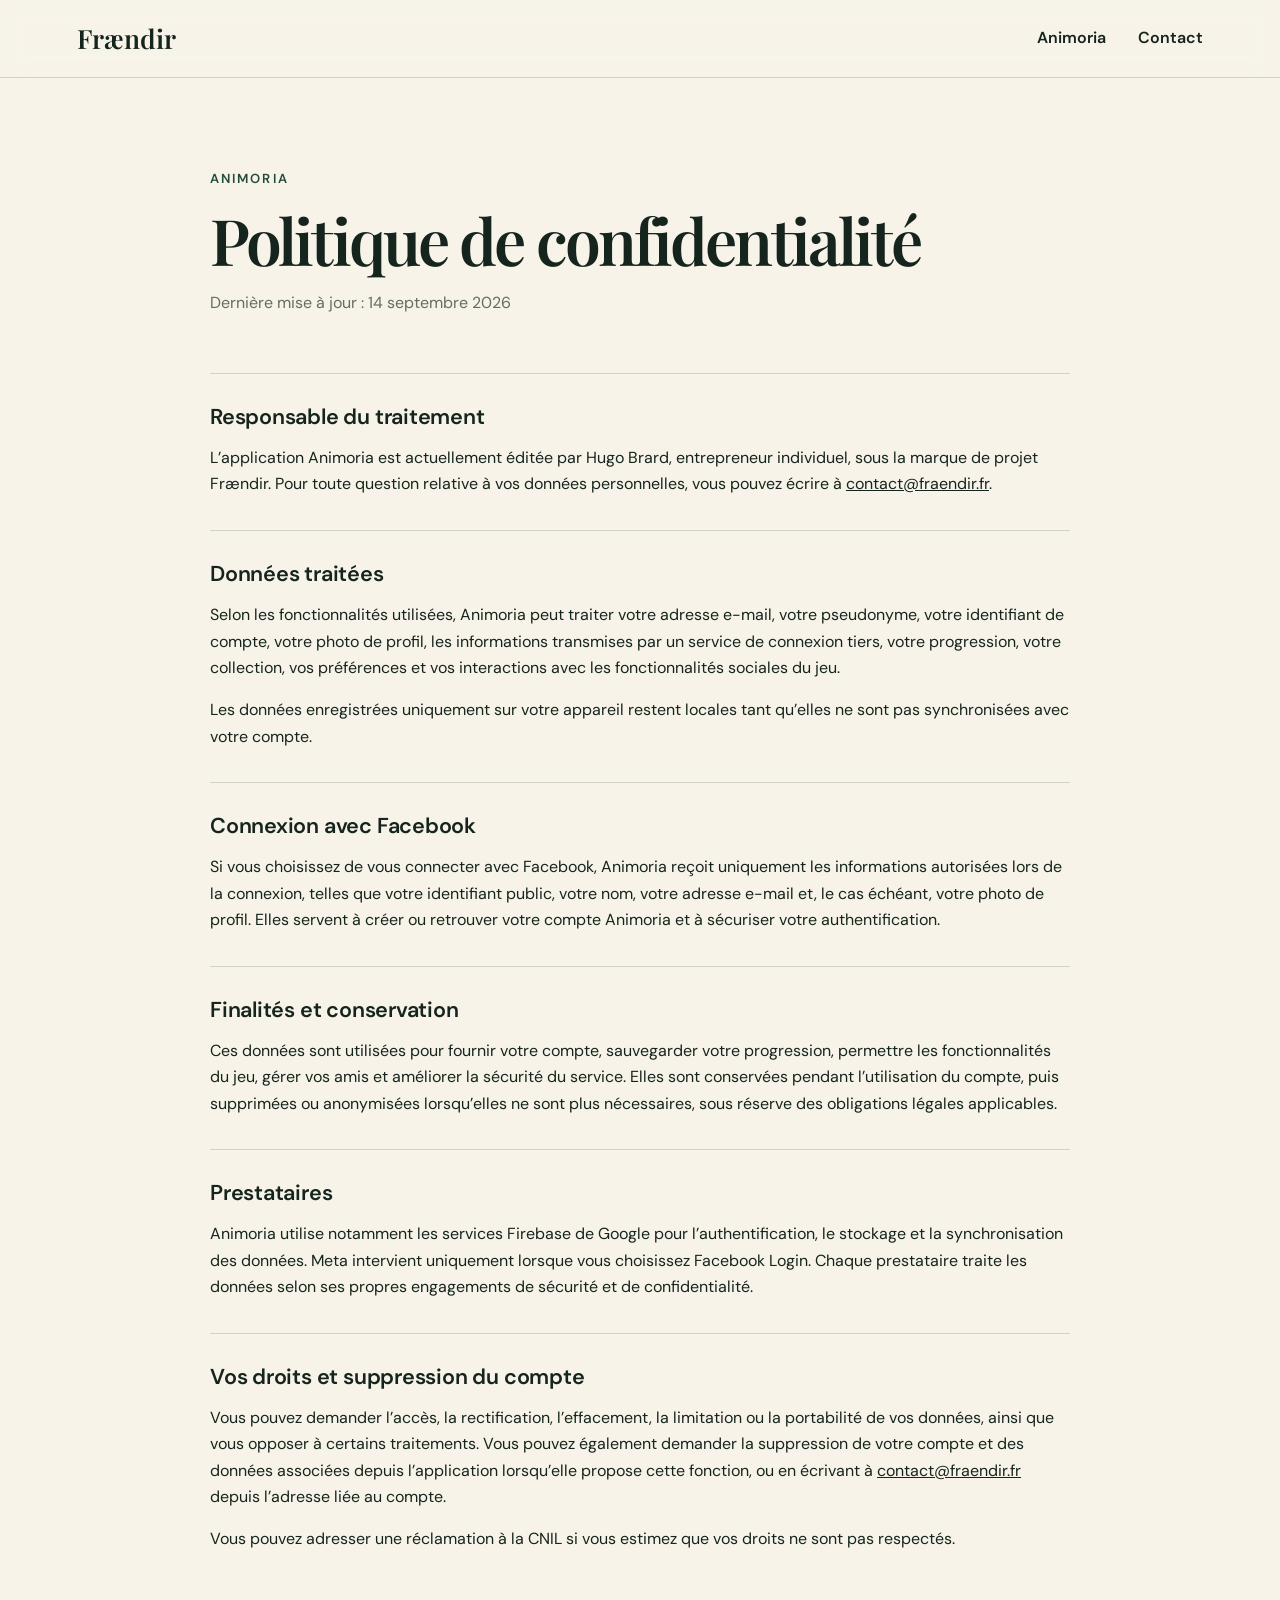
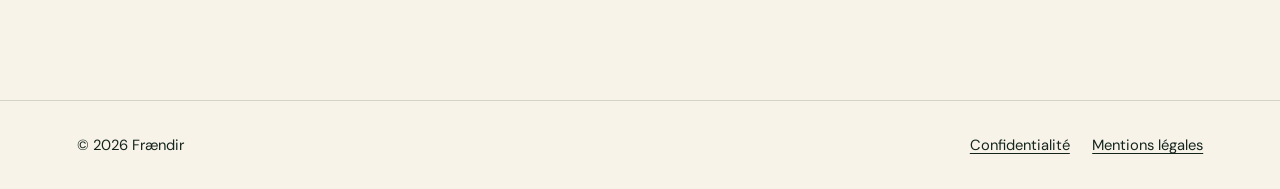
==== confidentialite.html @ 1f3ed35a "Add files via upload" ====
<!doctype html>
<html lang="fr">
<head>
  <meta charset="utf-8">
  <meta name="viewport" content="width=device-width, initial-scale=1">
  <title>Politique de confidentialité — Animoria</title>
  <meta name="description" content="Politique de confidentialité de l’application Animoria éditée par Frændir.">
  <link rel="stylesheet" href="styles.css">
  <link rel="icon" type="image/svg+xml" href="data:image/svg+xml,%3Csvg xmlns='http://www.w3.org/2000/svg' viewBox='0 0 64 64'%3E%3Crect width='64' height='64' rx='14' fill='%23172f24'/%3E%3Cpath d='M17 43c12-2 21-10 28-25 3 15-2 28-17 29-5 0-9-1-11-4Z' fill='%23c6a85b'/%3E%3Cpath d='M22 42c7-5 13-11 19-19' fill='none' stroke='%23f6f1e6' stroke-width='3' stroke-linecap='round'/%3E%3C/svg%3E">
</head>
<body>
  <header class="site-header">
    <a class="brand" href="index.html">Frændir</a>
    <nav><a href="index.html#animoria">Animoria</a><a href="index.html#contact">Contact</a></nav>
  </header>

  <main class="legal-page">
    <p class="eyebrow">Animoria</p>
    <h1>Politique de confidentialité</h1>
    <p class="updated">Dernière mise à jour : 14 septembre 2026</p>

    <section>
      <h2>Responsable du traitement</h2>
      <p>L’application Animoria est actuellement éditée par Hugo Brard, entrepreneur individuel, sous la marque de projet Frændir. Pour toute question relative à vos données personnelles, vous pouvez écrire à <a href="mailto:contact@fraendir.fr">contact@fraendir.fr</a>.</p>
    </section>

    <section>
      <h2>Données traitées</h2>
      <p>Selon les fonctionnalités utilisées, Animoria peut traiter votre adresse e-mail, votre pseudonyme, votre identifiant de compte, votre photo de profil, les informations transmises par un service de connexion tiers, votre progression, votre collection, vos préférences et vos interactions avec les fonctionnalités sociales du jeu.</p>
      <p>Les données enregistrées uniquement sur votre appareil restent locales tant qu’elles ne sont pas synchronisées avec votre compte.</p>
    </section>

    <section>
      <h2>Connexion avec Facebook</h2>
      <p>Si vous choisissez de vous connecter avec Facebook, Animoria reçoit uniquement les informations autorisées lors de la connexion, telles que votre identifiant public, votre nom, votre adresse e-mail et, le cas échéant, votre photo de profil. Elles servent à créer ou retrouver votre compte Animoria et à sécuriser votre authentification.</p>
    </section>

    <section>
      <h2>Finalités et conservation</h2>
      <p>Ces données sont utilisées pour fournir votre compte, sauvegarder votre progression, permettre les fonctionnalités du jeu, gérer vos amis et améliorer la sécurité du service. Elles sont conservées pendant l’utilisation du compte, puis supprimées ou anonymisées lorsqu’elles ne sont plus nécessaires, sous réserve des obligations légales applicables.</p>
    </section>

    <section>
      <h2>Prestataires</h2>
      <p>Animoria utilise notamment les services Firebase de Google pour l’authentification, le stockage et la synchronisation des données. Meta intervient uniquement lorsque vous choisissez Facebook Login. Chaque prestataire traite les données selon ses propres engagements de sécurité et de confidentialité.</p>
    </section>

    <section>
      <h2>Vos droits et suppression du compte</h2>
      <p>Vous pouvez demander l’accès, la rectification, l’effacement, la limitation ou la portabilité de vos données, ainsi que vous opposer à certains traitements. Vous pouvez également demander la suppression de votre compte et des données associées depuis l’application lorsqu’elle propose cette fonction, ou en écrivant à <a href="mailto:contact@fraendir.fr">contact@fraendir.fr</a> depuis l’adresse liée au compte.</p>
      <p>Vous pouvez adresser une réclamation à la CNIL si vous estimez que vos droits ne sont pas respectés.</p>
    </section>
  </main>

  <footer><span>© 2026 Frændir</span><div><a href="confidentialite.html">Confidentialité</a><a href="mentions-legales.html">Mentions légales</a></div></footer>
</body>
</html>
---- styles.css ----
@import url('https://fonts.googleapis.com/css2?family=DM+Sans:wght@400;500;600&family=Playfair+Display:ital,wght@0,600;1,600&display=swap');

:root {
  --ink: #15251d;
  --forest: #173226;
  --forest-2: #234b39;
  --cream: #f7f3e9;
  --paper: #fffdf7;
  --gold: #c3a35b;
  --water: #69a8ad;
  --line: rgba(21, 37, 29, .16);
}

* { box-sizing: border-box; }
html { scroll-behavior: smooth; }
body {
  margin: 0;
  color: var(--ink);
  background: var(--cream);
  font-family: "DM Sans", system-ui, sans-serif;
  font-size: 16px;
  line-height: 1.65;
}
a { color: inherit; }

.site-header {
  min-height: 78px;
  display: flex;
  align-items: center;
  justify-content: space-between;
  padding: 0 6vw;
  border-bottom: 1px solid var(--line);
  background: rgba(247, 243, 233, .92);
  backdrop-filter: blur(12px);
  position: sticky;
  top: 0;
  z-index: 10;
}
.brand {
  font-family: "Playfair Display", serif;
  font-size: 1.65rem;
  font-weight: 600;
  text-decoration: none;
}
nav { display: flex; gap: 2rem; }
nav a { text-decoration: none; font-weight: 600; }
nav a:hover, footer a:hover { color: var(--forest-2); }

.hero {
  min-height: calc(100vh - 78px);
  display: grid;
  grid-template-columns: minmax(0, 1.15fr) minmax(320px, .85fr);
  align-items: center;
  gap: 7vw;
  padding: 8vw 8vw 9vw;
  overflow: hidden;
}
.hero-copy { max-width: 760px; }
.eyebrow {
  margin: 0 0 1rem;
  color: var(--forest-2);
  font-size: .82rem;
  font-weight: 600;
  letter-spacing: .16em;
  text-transform: uppercase;
}
h1, h2 {
  font-family: "Playfair Display", Georgia, serif;
  line-height: 1.08;
  margin: 0;
  font-weight: 600;
}
h1 { font-size: clamp(3rem, 6.2vw, 6.8rem); letter-spacing: -.045em; }
h2 { font-size: clamp(2.25rem, 4vw, 4rem); letter-spacing: -.035em; }
.lead { max-width: 690px; font-size: clamp(1.05rem, 1.5vw, 1.3rem); margin: 2rem 0 2.5rem; }
.button {
  display: inline-block;
  padding: .9rem 1.35rem;
  color: white;
  background: var(--forest);
  border-radius: 999px;
  text-decoration: none;
  font-weight: 600;
}
.button:hover { background: var(--forest-2); }

.hero-mark {
  position: relative;
  width: min(38vw, 510px);
  aspect-ratio: 1;
  justify-self: center;
}
.orbit {
  position: absolute;
  inset: 9%;
  border: 1px solid rgba(23, 50, 38, .35);
  border-radius: 50%;
  transform: rotate(22deg);
}
.orbit-two { inset: 22%; transform: rotate(-38deg); border-color: rgba(105, 168, 173, .7); }
.card-shape {
  position: absolute;
  inset: 25% 30%;
  display: flex;
  flex-direction: column;
  align-items: center;
  justify-content: space-between;
  padding: 12% 8%;
  color: var(--cream);
  background: linear-gradient(155deg, var(--forest-2), #0f231a);
  border: 2px solid var(--gold);
  border-radius: 9%;
  box-shadow: 0 32px 65px rgba(21, 37, 29, .28);
  transform: rotate(6deg);
}
.card-shape strong { font-family: "Playfair Display", serif; font-size: clamp(3rem, 7vw, 6rem); color: var(--gold); }
.card-shape span { font-size: .72rem; letter-spacing: .15em; }
.dot { position: absolute; width: 18px; aspect-ratio: 1; border-radius: 50%; background: var(--gold); box-shadow: 0 0 0 9px rgba(195, 163, 91, .16); }
.dot-one { left: 7%; top: 47%; }
.dot-two { right: 13%; top: 16%; background: var(--water); box-shadow: 0 0 0 9px rgba(105, 168, 173, .16); }
.dot-three { right: 4%; bottom: 20%; background: var(--forest-2); box-shadow: 0 0 0 9px rgba(35, 75, 57, .12); }

.project {
  display: grid;
  grid-template-columns: .75fr 1.25fr;
  gap: 7vw;
  padding: 8vw;
  color: var(--cream);
  background: var(--forest);
}
.project .eyebrow { color: #c7ded4; }
.project-copy { max-width: 730px; font-size: 1.15rem; }
.project-copy p:first-child { margin-top: 0; }
.pill-row { display: flex; flex-wrap: wrap; gap: .7rem; margin-top: 2rem; }
.pill-row span { padding: .55rem .9rem; border: 1px solid rgba(255,255,255,.25); border-radius: 999px; font-size: .9rem; }

.contact { padding: 8vw; text-align: center; }
.contact h2 { max-width: 850px; margin: 0 auto 2rem; }
.mail { font-size: clamp(1.25rem, 2.4vw, 2rem); color: var(--forest-2); text-underline-offset: .2em; }

.legal-page { width: min(860px, 88vw); margin: 0 auto; padding: 7vw 0 9vw; }
.legal-page h1 { font-size: clamp(2.75rem, 5vw, 5rem); }
.legal-page .updated { color: rgba(21,37,29,.65); margin: 1rem 0 3.5rem; }
.legal-page section { padding: 2rem 0; border-top: 1px solid var(--line); }
.legal-page h2 { font-family: "DM Sans", sans-serif; font-size: 1.35rem; letter-spacing: -.01em; }
.legal-page section p { margin-bottom: 0; }

footer {
  display: flex;
  justify-content: space-between;
  gap: 2rem;
  padding: 2rem 6vw;
  border-top: 1px solid var(--line);
  font-size: .92rem;
}
footer div { display: flex; flex-wrap: wrap; gap: 1.4rem; }
footer a { text-underline-offset: .2em; }

@media (max-width: 780px) {
  .site-header { min-height: 68px; }
  nav { gap: 1rem; }
  .hero { grid-template-columns: 1fr; min-height: auto; padding: 5rem 7vw; }
  .hero-mark { width: min(82vw, 430px); }
  .project { grid-template-columns: 1fr; padding: 5rem 7vw; }
  .contact { padding: 5rem 7vw; }
  footer { flex-direction: column; }
}

@media (max-width: 480px) {
  .site-header { padding-inline: 5vw; }
  nav a:first-child { display: none; }
  h1 { font-size: 2.8rem; }
}
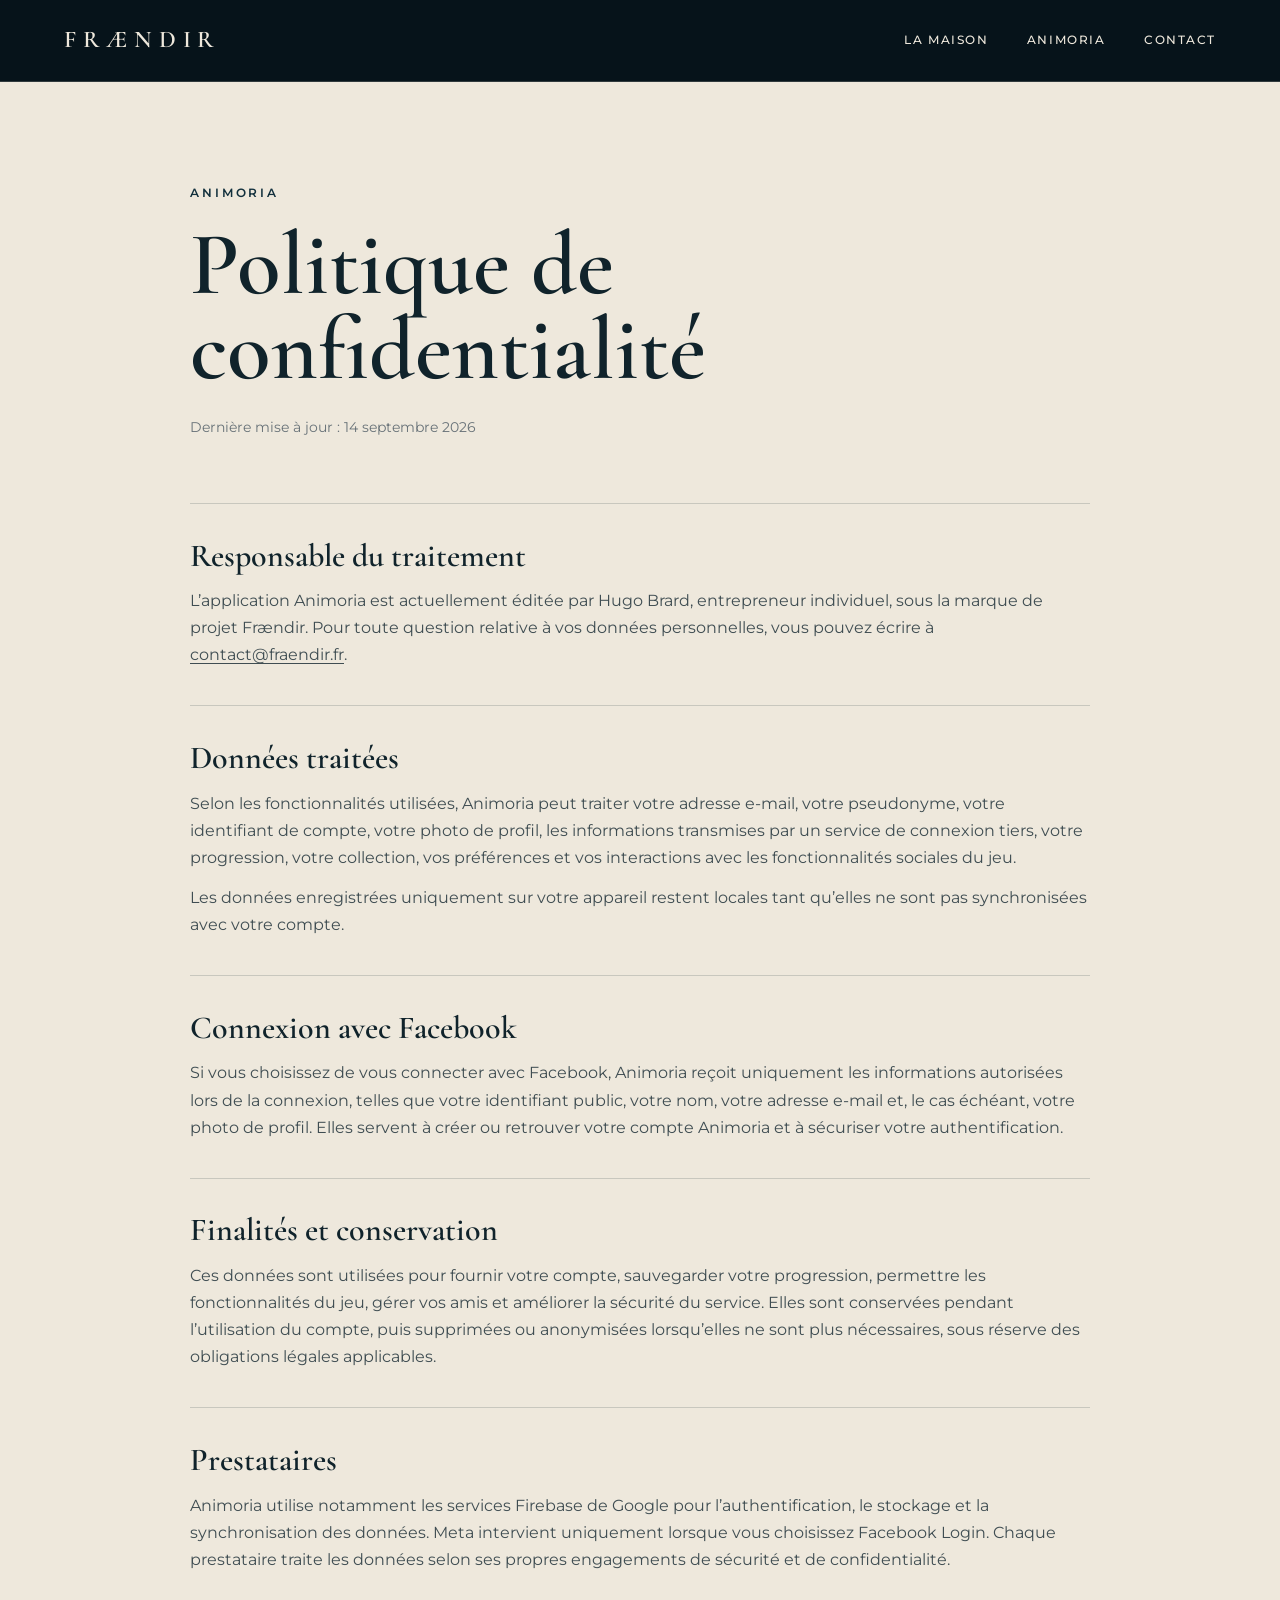
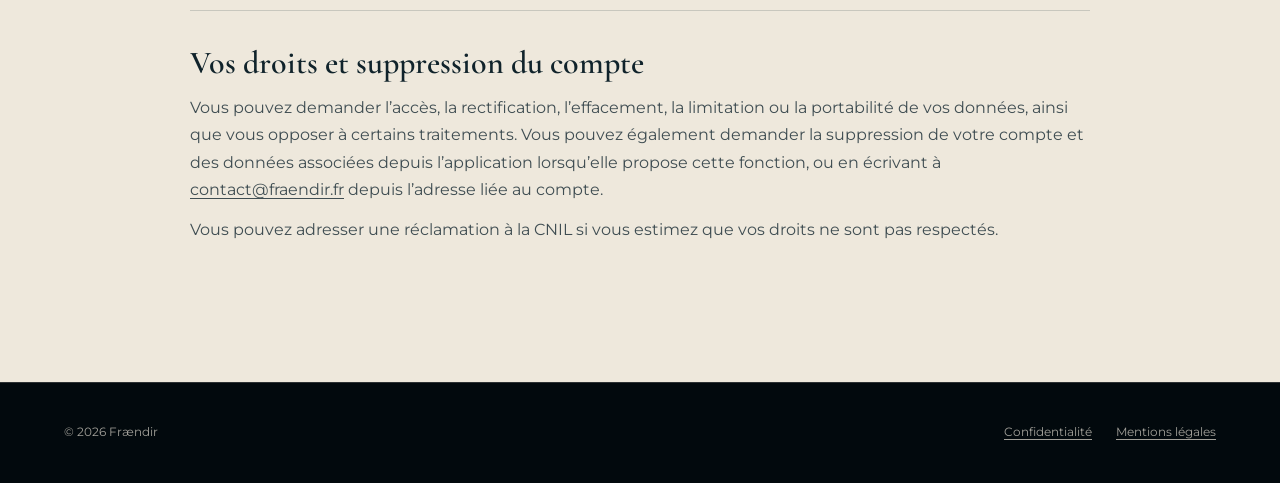
==== commit ee2ab9e5: "Add files via upload" ====
--- a/confidentialite.html
+++ b/confidentialite.html
@@ -5,13 +5,16 @@
   <meta name="viewport" content="width=device-width, initial-scale=1">
   <title>Politique de confidentialité — Animoria</title>
   <meta name="description" content="Politique de confidentialité de l’application Animoria éditée par Frændir.">
+  <link rel="preconnect" href="https://fonts.googleapis.com">
+  <link rel="preconnect" href="https://fonts.gstatic.com" crossorigin>
+  <link href="https://fonts.googleapis.com/css2?family=Cormorant+Garamond:ital,wght@0,500;0,600;1,500&family=Montserrat:wght@400;500;600&display=swap" rel="stylesheet">
   <link rel="stylesheet" href="styles.css">
-  <link rel="icon" type="image/svg+xml" href="data:image/svg+xml,%3Csvg xmlns='http://www.w3.org/2000/svg' viewBox='0 0 64 64'%3E%3Crect width='64' height='64' rx='14' fill='%23172f24'/%3E%3Cpath d='M17 43c12-2 21-10 28-25 3 15-2 28-17 29-5 0-9-1-11-4Z' fill='%23c6a85b'/%3E%3Cpath d='M22 42c7-5 13-11 19-19' fill='none' stroke='%23f6f1e6' stroke-width='3' stroke-linecap='round'/%3E%3C/svg%3E">
+  <link rel="icon" type="image/svg+xml" href="data:image/svg+xml,%3Csvg xmlns='http://www.w3.org/2000/svg' viewBox='0 0 64 64'%3E%3Crect width='64' height='64' rx='8' fill='%23081720'/%3E%3Cpath d='M16 47V18h13v5h-7v7h7v5h-7v12zm32 0V18H35v5h7v7h-7v5h7v12zM32 47V17m0 10-6-5m6 5 6-5m-6 13-6-5m6 5 6-5' fill='none' stroke='%23e9e2d4' stroke-width='3'/%3E%3C/svg%3E">
 </head>
-<body>
+<body class="legal-body">
   <header class="site-header">
-    <a class="brand" href="index.html">Frændir</a>
-    <nav><a href="index.html#animoria">Animoria</a><a href="index.html#contact">Contact</a></nav>
+    <a class="brand" href="index.html">FRÆNDIR</a>
+    <nav><a href="index.html#maison">La maison</a><a href="index.html#animoria">Animoria</a><a href="index.html#contact">Contact</a></nav>
   </header>
 
   <main class="legal-page">
--- a/styles.css
+++ b/styles.css
@@ -1,173 +1,151 @@
-@import url('https://fonts.googleapis.com/css2?family=DM+Sans:wght@400;500;600&family=Playfair+Display:ital,wght@0,600;1,600&display=swap');
-
 :root {
-  --ink: #15251d;
-  --forest: #173226;
-  --forest-2: #234b39;
-  --cream: #f7f3e9;
-  --paper: #fffdf7;
-  --gold: #c3a35b;
-  --water: #69a8ad;
-  --line: rgba(21, 37, 29, .16);
+  --night: #06131a;
+  --navy: #0a202b;
+  --navy-soft: #12303d;
+  --ivory: #eee8dc;
+  --paper: #f7f3eb;
+  --gold: #b99a5b;
+  --ink: #10232b;
+  --muted: #687278;
+  --line-dark: rgba(238, 232, 220, .18);
+  --line-light: rgba(16, 35, 43, .17);
 }
 
 * { box-sizing: border-box; }
 html { scroll-behavior: smooth; }
-body {
-  margin: 0;
-  color: var(--ink);
-  background: var(--cream);
-  font-family: "DM Sans", system-ui, sans-serif;
-  font-size: 16px;
-  line-height: 1.65;
+body { margin: 0; color: var(--ink); background: var(--paper); font-family: "Montserrat", Arial, sans-serif; font-size: 16px; line-height: 1.7; }
+body::selection { color: var(--night); background: var(--gold); }
+a { color: inherit; }
+img { display: block; max-width: 100%; }
+
+.site-header { height: 82px; display: flex; align-items: center; justify-content: space-between; padding: 0 clamp(1.5rem, 5vw, 5rem); color: var(--ivory); background: var(--night); border-bottom: 1px solid var(--line-dark); position: relative; z-index: 20; }
+.home-header { width: 100%; position: absolute; top: 0; left: 0; background: linear-gradient(to bottom, rgba(0, 0, 0, .68), transparent); border: 0; }
+.brand, .footer-brand { font-family: "Cormorant Garamond", Georgia, serif; font-size: 1.5rem; font-weight: 600; letter-spacing: .28em; text-decoration: none; }
+nav { display: flex; align-items: center; gap: clamp(1rem, 3vw, 2.8rem); }
+nav a { font-size: .76rem; font-weight: 500; letter-spacing: .13em; text-decoration: none; text-transform: uppercase; transition: color .25s ease; }
+nav a:hover, footer a:hover { color: var(--gold); }
+
+.hero { min-height: 100svh; display: grid; place-items: center; position: relative; isolation: isolate; overflow: hidden; color: var(--ivory); background: var(--night) url("fraendir-hero.png") center / cover no-repeat; }
+.hero-shade { position: absolute; inset: 0; z-index: -1; background: radial-gradient(circle at 50% 47%, rgba(7, 39, 54, .18), rgba(0, 0, 0, .42) 60%, rgba(0, 0, 0, .82)), linear-gradient(to bottom, rgba(0, 0, 0, .15), rgba(0, 0, 0, .42)); }
+.hero-content { width: min(1050px, 88vw); padding-top: 8vh; text-align: center; }
+.hero h1 { margin: 0; font-family: "Cormorant Garamond", Georgia, serif; font-size: clamp(4.8rem, 13vw, 10.5rem); font-weight: 500; line-height: .86; letter-spacing: .16em; text-indent: .16em; text-shadow: 0 8px 40px rgba(0, 0, 0, .55); }
+.eyebrow { margin: 0 0 1.1rem; color: var(--navy-soft); font-size: .72rem; font-weight: 600; letter-spacing: .25em; text-transform: uppercase; }
+.eyebrow.light { color: rgba(238, 232, 220, .72); }
+.hero-tagline { display: flex; align-items: center; justify-content: center; gap: 1.5rem; margin: 2rem auto 3.5rem; }
+.hero-tagline p { margin: 0; font-size: .78rem; letter-spacing: .55em; text-indent: .55em; text-transform: uppercase; }
+.hero-tagline span { width: clamp(35px, 7vw, 95px); height: 1px; background: rgba(238, 232, 220, .55); }
+.hero-link { display: inline-block; padding: .9rem 0 .55rem; border-bottom: 1px solid rgba(238, 232, 220, .7); font-size: .72rem; font-weight: 600; letter-spacing: .2em; text-decoration: none; text-transform: uppercase; }
+.scroll-cue { position: absolute; bottom: 2rem; width: 28px; height: 46px; border: 1px solid rgba(238,232,220,.35); border-radius: 20px; }
+.scroll-cue span { position: absolute; top: 9px; left: 50%; width: 3px; height: 8px; border-radius: 3px; background: var(--ivory); transform: translateX(-50%); animation: scroll 1.8s infinite; }
+@keyframes scroll { 0% { opacity: 0; transform: translate(-50%, 0); } 40% { opacity: 1; } 100% { opacity: 0; transform: translate(-50%, 15px); } }
+
+h2, h3 { font-family: "Cormorant Garamond", Georgia, serif; font-weight: 600; }
+h2 { margin: 0; font-size: clamp(3.2rem, 7vw, 7rem); line-height: .95; letter-spacing: -.035em; }
+.manifesto { display: grid; grid-template-columns: .25fr 1.15fr .85fr; gap: clamp(2rem, 6vw, 7rem); padding: clamp(5rem, 10vw, 10rem) clamp(1.5rem, 8vw, 9rem); background: radial-gradient(circle at 12% 20%, rgba(185, 154, 91, .1), transparent 28%), var(--ivory); }
+.section-number { color: var(--gold); font-family: "Cormorant Garamond", serif; font-size: 1.15rem; }
+.manifesto-copy { max-width: 700px; }
+.manifesto-copy .intro { margin: 2.5rem 0 1.25rem; font-family: "Cormorant Garamond", serif; font-size: clamp(1.45rem, 2.4vw, 2rem); line-height: 1.35; }
+.manifesto-copy > p:last-child { max-width: 630px; color: var(--muted); }
+blockquote { align-self: end; margin: 0 0 .75rem; padding: 2.2rem 0 0 2rem; border-top: 1px solid var(--gold); color: var(--navy-soft); font-family: "Cormorant Garamond", serif; font-size: clamp(1.3rem, 2vw, 1.75rem); font-style: italic; line-height: 1.45; }
+
+.foundations { display: grid; grid-template-columns: repeat(4, 1fr); color: var(--ivory); background: var(--night); border-top: 1px solid var(--line-dark); }
+.foundations article { min-height: 310px; padding: 3.5rem 2.5rem; border-right: 1px solid var(--line-dark); }
+.foundations article:last-child { border-right: 0; }
+.foundations span { color: var(--gold); font-size: .68rem; font-weight: 600; letter-spacing: .21em; text-transform: uppercase; }
+.foundations h3 { margin: 1.3rem 0 3.5rem; font-size: clamp(2rem, 3vw, 2.8rem); line-height: 1; }
+.foundations p { margin: 0; color: rgba(238, 232, 220, .58); font-size: .92rem; }
+
+.animoria { padding: clamp(5rem, 9vw, 9rem) clamp(1.5rem, 6vw, 7rem); overflow: hidden; background: var(--paper); }
+.animoria-heading { display: grid; grid-template-columns: 1fr 1fr; gap: 7vw; align-items: end; margin: 0 auto 6rem; max-width: 1350px; }
+.animoria-heading > p { max-width: 620px; margin: 0 0 .5rem; color: var(--muted); font-size: 1.06rem; }
+.card-gallery { min-height: 670px; display: flex; align-items: center; justify-content: center; padding: 2rem 1rem 4rem; }
+.game-card { width: min(22vw, 300px); margin: 0 -1.5vw; position: relative; filter: drop-shadow(0 25px 28px rgba(6, 19, 26, .26)); transition: transform .35s ease, filter .35s ease; }
+.game-card img { width: 100%; border-radius: 12px; }
+.game-card figcaption { position: absolute; left: .3rem; right: .3rem; bottom: -3.4rem; display: flex; justify-content: space-between; gap: 1rem; font-family: "Cormorant Garamond", serif; font-size: 1.15rem; font-weight: 600; opacity: 0; transition: opacity .3s ease; }
+.game-card figcaption span { color: var(--muted); font-family: "Montserrat", sans-serif; font-size: .65rem; font-weight: 500; letter-spacing: .1em; text-transform: uppercase; }
+.game-card:hover { z-index: 5; transform: translateY(-25px) rotate(0); filter: drop-shadow(0 35px 36px rgba(6, 19, 26, .34)); }
+.game-card:hover figcaption { opacity: 1; }
+.card-dodo { transform: rotate(-8deg) translateY(32px); }
+.card-canard { transform: rotate(-3deg) translateY(-16px); z-index: 2; }
+.card-tigre { transform: rotate(3deg) translateY(-16px); z-index: 2; }
+.card-orque { transform: rotate(8deg) translateY(32px); }
+.project-details { max-width: 1100px; display: grid; grid-template-columns: repeat(3, 1fr); margin: 3rem auto 0; border-top: 1px solid var(--line-light); border-bottom: 1px solid var(--line-light); }
+.project-details div { display: flex; align-items: center; gap: 1.2rem; padding: 2rem; border-right: 1px solid var(--line-light); }
+.project-details div:last-child { border-right: 0; }
+.project-details strong { color: var(--navy); font-family: "Cormorant Garamond", serif; font-size: 3.2rem; line-height: 1; }
+.project-details span { color: var(--muted); font-size: .76rem; letter-spacing: .09em; text-transform: uppercase; }
+
+.contact { padding: clamp(6rem, 11vw, 11rem) 1.5rem; color: var(--ivory); text-align: center; background: radial-gradient(circle at 50% 35%, #153442 0, var(--night) 55%); }
+.contact h2 { max-width: 950px; margin: 0 auto; }
+.contact > p:not(.eyebrow) { margin: 2.2rem 0 1.3rem; color: rgba(238, 232, 220, .58); }
+.mail { color: var(--gold); font-family: "Cormorant Garamond", serif; font-size: clamp(1.5rem, 3vw, 2.4rem); text-underline-offset: .28em; }
+
+footer { display: grid; grid-template-columns: 1fr auto 1fr auto; align-items: center; gap: 2rem; padding: 2.5rem clamp(1.5rem, 5vw, 5rem); color: rgba(238, 232, 220, .68); background: #02090d; border-top: 1px solid var(--line-dark); font-size: .72rem; }
+footer p { margin: 0; letter-spacing: .2em; text-transform: uppercase; }
+footer div { display: flex; gap: 1.5rem; }
+footer div a { text-underline-offset: .25em; }
+.footer-brand { color: var(--ivory); font-size: 1.2rem; }
+
+.legal-body { background: var(--ivory); }
+.legal-page { width: min(900px, 88vw); margin: 0 auto; padding: clamp(5rem, 8vw, 8rem) 0; }
+.legal-page h1 { margin: 0; font-family: "Cormorant Garamond", serif; font-size: clamp(3.3rem, 7vw, 6.5rem); font-weight: 600; line-height: .95; }
+.legal-page .updated { margin: 1.5rem 0 4rem; color: var(--muted); font-size: .85rem; }
+.legal-page section { padding: 2.3rem 0; border-top: 1px solid var(--line-light); }
+.legal-page h2 { margin: 0 0 1rem; font-size: 2rem; letter-spacing: 0; }
+.legal-page section p { margin: .8rem 0 0; color: #3f4d52; }
+.legal-page a { text-underline-offset: .2em; }
+.legal-body footer { grid-template-columns: 1fr auto; }
+.legal-body footer > p, .legal-body footer .footer-brand { display: none; }
+
+@media (max-width: 1050px) {
+  .manifesto { grid-template-columns: .15fr 1fr; }
+  .manifesto blockquote { grid-column: 2; max-width: 600px; }
+  .foundations { grid-template-columns: repeat(2, 1fr); }
+  .foundations article:nth-child(2) { border-right: 0; }
+  .foundations article:nth-child(-n+2) { border-bottom: 1px solid var(--line-dark); }
+  .card-gallery { min-height: 570px; }
+  .game-card { width: min(25vw, 260px); }
+  footer { grid-template-columns: 1fr 1fr; }
+  footer div, footer > span { justify-self: end; }
 }
-a { color: inherit; }
 
-.site-header {
-  min-height: 78px;
-  display: flex;
-  align-items: center;
-  justify-content: space-between;
-  padding: 0 6vw;
-  border-bottom: 1px solid var(--line);
-  background: rgba(247, 243, 233, .92);
-  backdrop-filter: blur(12px);
-  position: sticky;
-  top: 0;
-  z-index: 10;
-}
-.brand {
-  font-family: "Playfair Display", serif;
-  font-size: 1.65rem;
-  font-weight: 600;
-  text-decoration: none;
-}
-nav { display: flex; gap: 2rem; }
-nav a { text-decoration: none; font-weight: 600; }
-nav a:hover, footer a:hover { color: var(--forest-2); }
-
-.hero {
-  min-height: calc(100vh - 78px);
-  display: grid;
-  grid-template-columns: minmax(0, 1.15fr) minmax(320px, .85fr);
-  align-items: center;
-  gap: 7vw;
-  padding: 8vw 8vw 9vw;
-  overflow: hidden;
-}
-.hero-copy { max-width: 760px; }
-.eyebrow {
-  margin: 0 0 1rem;
-  color: var(--forest-2);
-  font-size: .82rem;
-  font-weight: 600;
-  letter-spacing: .16em;
-  text-transform: uppercase;
-}
-h1, h2 {
-  font-family: "Playfair Display", Georgia, serif;
-  line-height: 1.08;
-  margin: 0;
-  font-weight: 600;
-}
-h1 { font-size: clamp(3rem, 6.2vw, 6.8rem); letter-spacing: -.045em; }
-h2 { font-size: clamp(2.25rem, 4vw, 4rem); letter-spacing: -.035em; }
-.lead { max-width: 690px; font-size: clamp(1.05rem, 1.5vw, 1.3rem); margin: 2rem 0 2.5rem; }
-.button {
-  display: inline-block;
-  padding: .9rem 1.35rem;
-  color: white;
-  background: var(--forest);
-  border-radius: 999px;
-  text-decoration: none;
-  font-weight: 600;
-}
-.button:hover { background: var(--forest-2); }
-
-.hero-mark {
-  position: relative;
-  width: min(38vw, 510px);
-  aspect-ratio: 1;
-  justify-self: center;
-}
-.orbit {
-  position: absolute;
-  inset: 9%;
-  border: 1px solid rgba(23, 50, 38, .35);
-  border-radius: 50%;
-  transform: rotate(22deg);
-}
-.orbit-two { inset: 22%; transform: rotate(-38deg); border-color: rgba(105, 168, 173, .7); }
-.card-shape {
-  position: absolute;
-  inset: 25% 30%;
-  display: flex;
-  flex-direction: column;
-  align-items: center;
-  justify-content: space-between;
-  padding: 12% 8%;
-  color: var(--cream);
-  background: linear-gradient(155deg, var(--forest-2), #0f231a);
-  border: 2px solid var(--gold);
-  border-radius: 9%;
-  box-shadow: 0 32px 65px rgba(21, 37, 29, .28);
-  transform: rotate(6deg);
-}
-.card-shape strong { font-family: "Playfair Display", serif; font-size: clamp(3rem, 7vw, 6rem); color: var(--gold); }
-.card-shape span { font-size: .72rem; letter-spacing: .15em; }
-.dot { position: absolute; width: 18px; aspect-ratio: 1; border-radius: 50%; background: var(--gold); box-shadow: 0 0 0 9px rgba(195, 163, 91, .16); }
-.dot-one { left: 7%; top: 47%; }
-.dot-two { right: 13%; top: 16%; background: var(--water); box-shadow: 0 0 0 9px rgba(105, 168, 173, .16); }
-.dot-three { right: 4%; bottom: 20%; background: var(--forest-2); box-shadow: 0 0 0 9px rgba(35, 75, 57, .12); }
-
-.project {
-  display: grid;
-  grid-template-columns: .75fr 1.25fr;
-  gap: 7vw;
-  padding: 8vw;
-  color: var(--cream);
-  background: var(--forest);
-}
-.project .eyebrow { color: #c7ded4; }
-.project-copy { max-width: 730px; font-size: 1.15rem; }
-.project-copy p:first-child { margin-top: 0; }
-.pill-row { display: flex; flex-wrap: wrap; gap: .7rem; margin-top: 2rem; }
-.pill-row span { padding: .55rem .9rem; border: 1px solid rgba(255,255,255,.25); border-radius: 999px; font-size: .9rem; }
-
-.contact { padding: 8vw; text-align: center; }
-.contact h2 { max-width: 850px; margin: 0 auto 2rem; }
-.mail { font-size: clamp(1.25rem, 2.4vw, 2rem); color: var(--forest-2); text-underline-offset: .2em; }
-
-.legal-page { width: min(860px, 88vw); margin: 0 auto; padding: 7vw 0 9vw; }
-.legal-page h1 { font-size: clamp(2.75rem, 5vw, 5rem); }
-.legal-page .updated { color: rgba(21,37,29,.65); margin: 1rem 0 3.5rem; }
-.legal-page section { padding: 2rem 0; border-top: 1px solid var(--line); }
-.legal-page h2 { font-family: "DM Sans", sans-serif; font-size: 1.35rem; letter-spacing: -.01em; }
-.legal-page section p { margin-bottom: 0; }
-
-footer {
-  display: flex;
-  justify-content: space-between;
-  gap: 2rem;
-  padding: 2rem 6vw;
-  border-top: 1px solid var(--line);
-  font-size: .92rem;
-}
-footer div { display: flex; flex-wrap: wrap; gap: 1.4rem; }
-footer a { text-underline-offset: .2em; }
-
-@media (max-width: 780px) {
-  .site-header { min-height: 68px; }
-  nav { gap: 1rem; }
-  .hero { grid-template-columns: 1fr; min-height: auto; padding: 5rem 7vw; }
-  .hero-mark { width: min(82vw, 430px); }
-  .project { grid-template-columns: 1fr; padding: 5rem 7vw; }
-  .contact { padding: 5rem 7vw; }
-  footer { flex-direction: column; }
+@media (max-width: 760px) {
+  .site-header { height: 70px; }
+  .brand { font-size: 1.2rem; }
+  nav { gap: 1.1rem; }
+  nav a { font-size: .65rem; letter-spacing: .08em; }
+  .hero-content { padding-top: 0; }
+  .hero h1 { font-size: clamp(3.7rem, 18vw, 7rem); letter-spacing: .09em; text-indent: .09em; }
+  .hero-tagline { gap: .75rem; }
+  .hero-tagline p { font-size: .62rem; letter-spacing: .3em; text-indent: .3em; }
+  .manifesto { grid-template-columns: 1fr; }
+  .manifesto .section-number { display: none; }
+  .manifesto blockquote { grid-column: 1; padding-left: 1.25rem; }
+  .foundations { grid-template-columns: 1fr; }
+  .foundations article { min-height: auto; border-right: 0; border-bottom: 1px solid var(--line-dark); }
+  .foundations article:last-child { border-bottom: 0; }
+  .foundations h3 { margin-bottom: 1.5rem; }
+  .animoria-heading { grid-template-columns: 1fr; margin-bottom: 3rem; }
+  .card-gallery { min-height: 0; justify-content: flex-start; overflow-x: auto; scroll-snap-type: x mandatory; padding: 2rem 12vw 5rem; margin-inline: -1.5rem; }
+  .game-card, .card-dodo, .card-canard, .card-tigre, .card-orque { flex: 0 0 min(72vw, 310px); width: auto; margin: 0 -1rem 0 0; transform: rotate(0); scroll-snap-align: center; }
+  .game-card figcaption { bottom: -3.3rem; opacity: 1; }
+  .project-details { grid-template-columns: 1fr; }
+  .project-details div { border-right: 0; border-bottom: 1px solid var(--line-light); }
+  .project-details div:last-child { border-bottom: 0; }
+  footer { grid-template-columns: 1fr; text-align: center; }
+  footer div, footer > span { justify-self: center; }
+  .legal-body footer { grid-template-columns: 1fr; }
 }
 
 @media (max-width: 480px) {
-  .site-header { padding-inline: 5vw; }
   nav a:first-child { display: none; }
-  h1 { font-size: 2.8rem; }
+  .hero-link { font-size: .65rem; }
+  .hero-tagline span { width: 24px; }
+  .manifesto, .animoria { padding-inline: 1.25rem; }
 }
+
+@media (prefers-reduced-motion: reduce) {
+  html { scroll-behavior: auto; }
+  .scroll-cue span { animation: none; }
+  .game-card { transition: none; }
+}
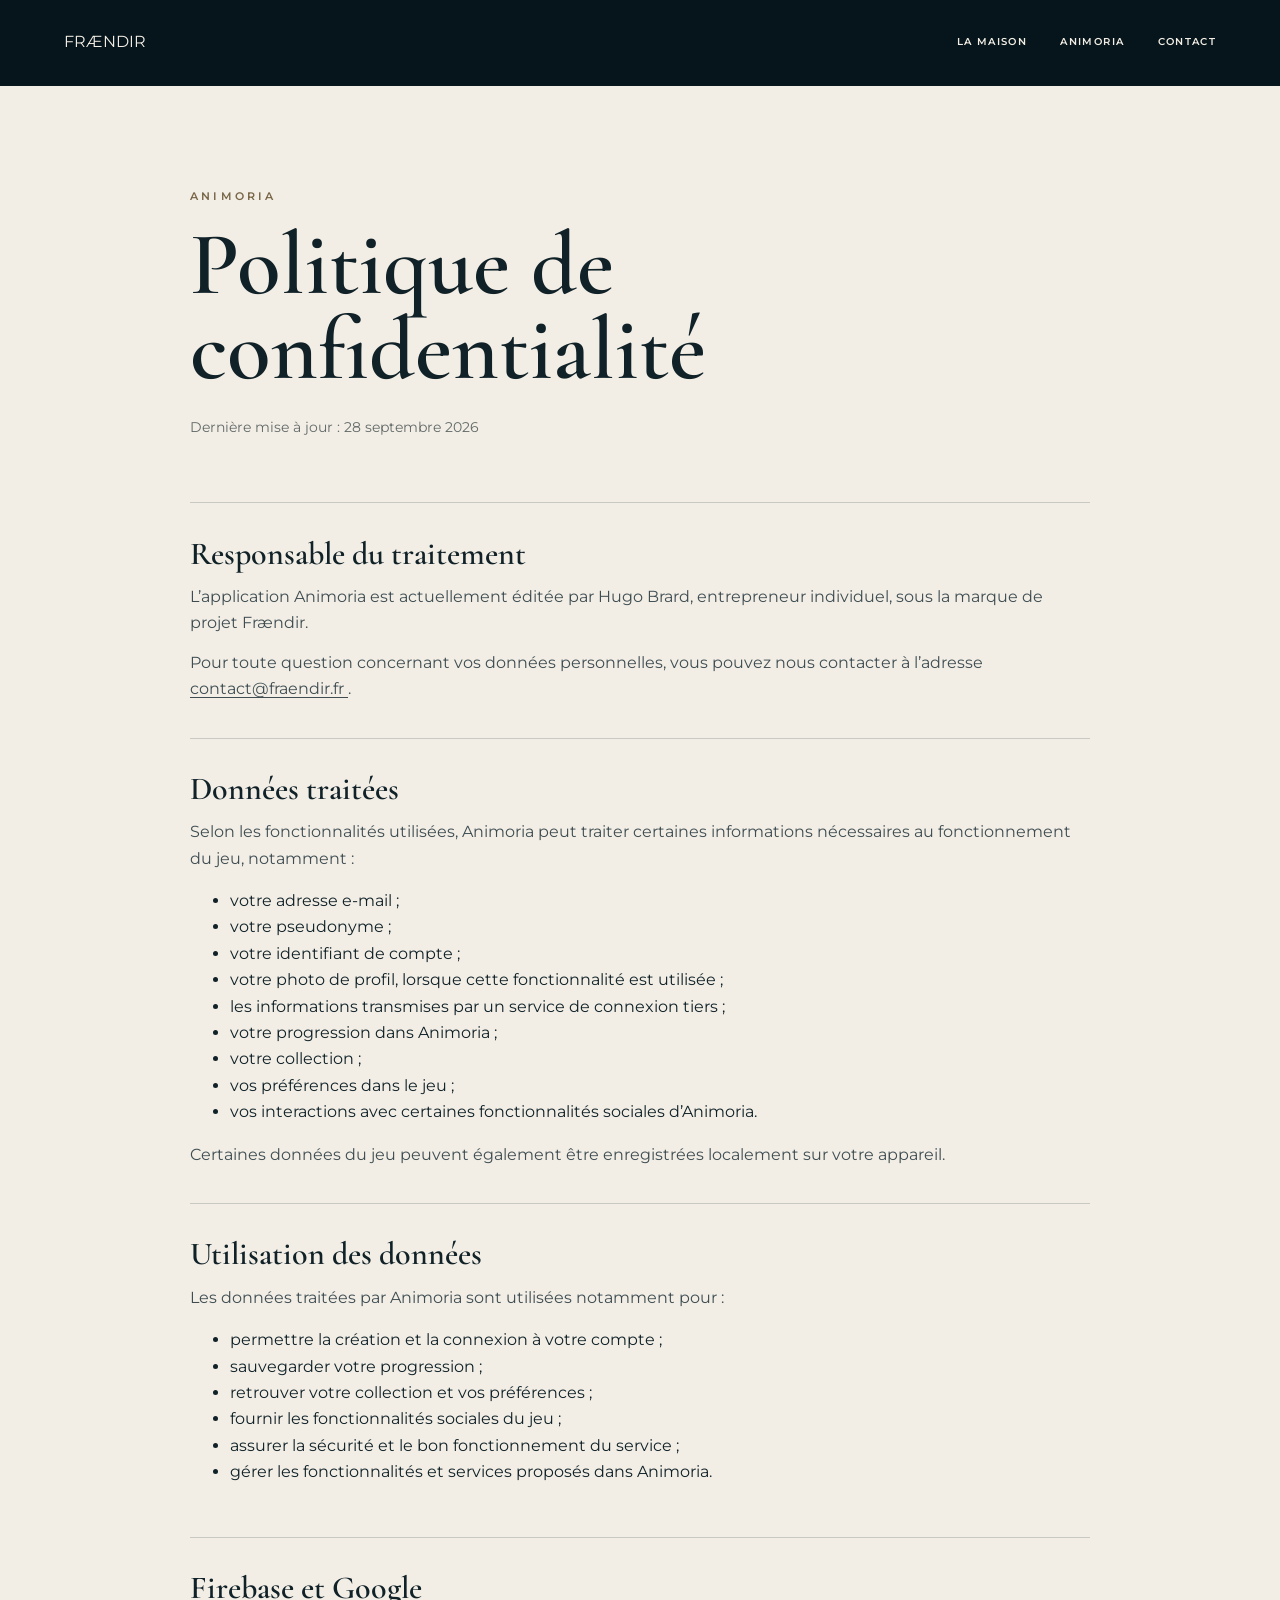
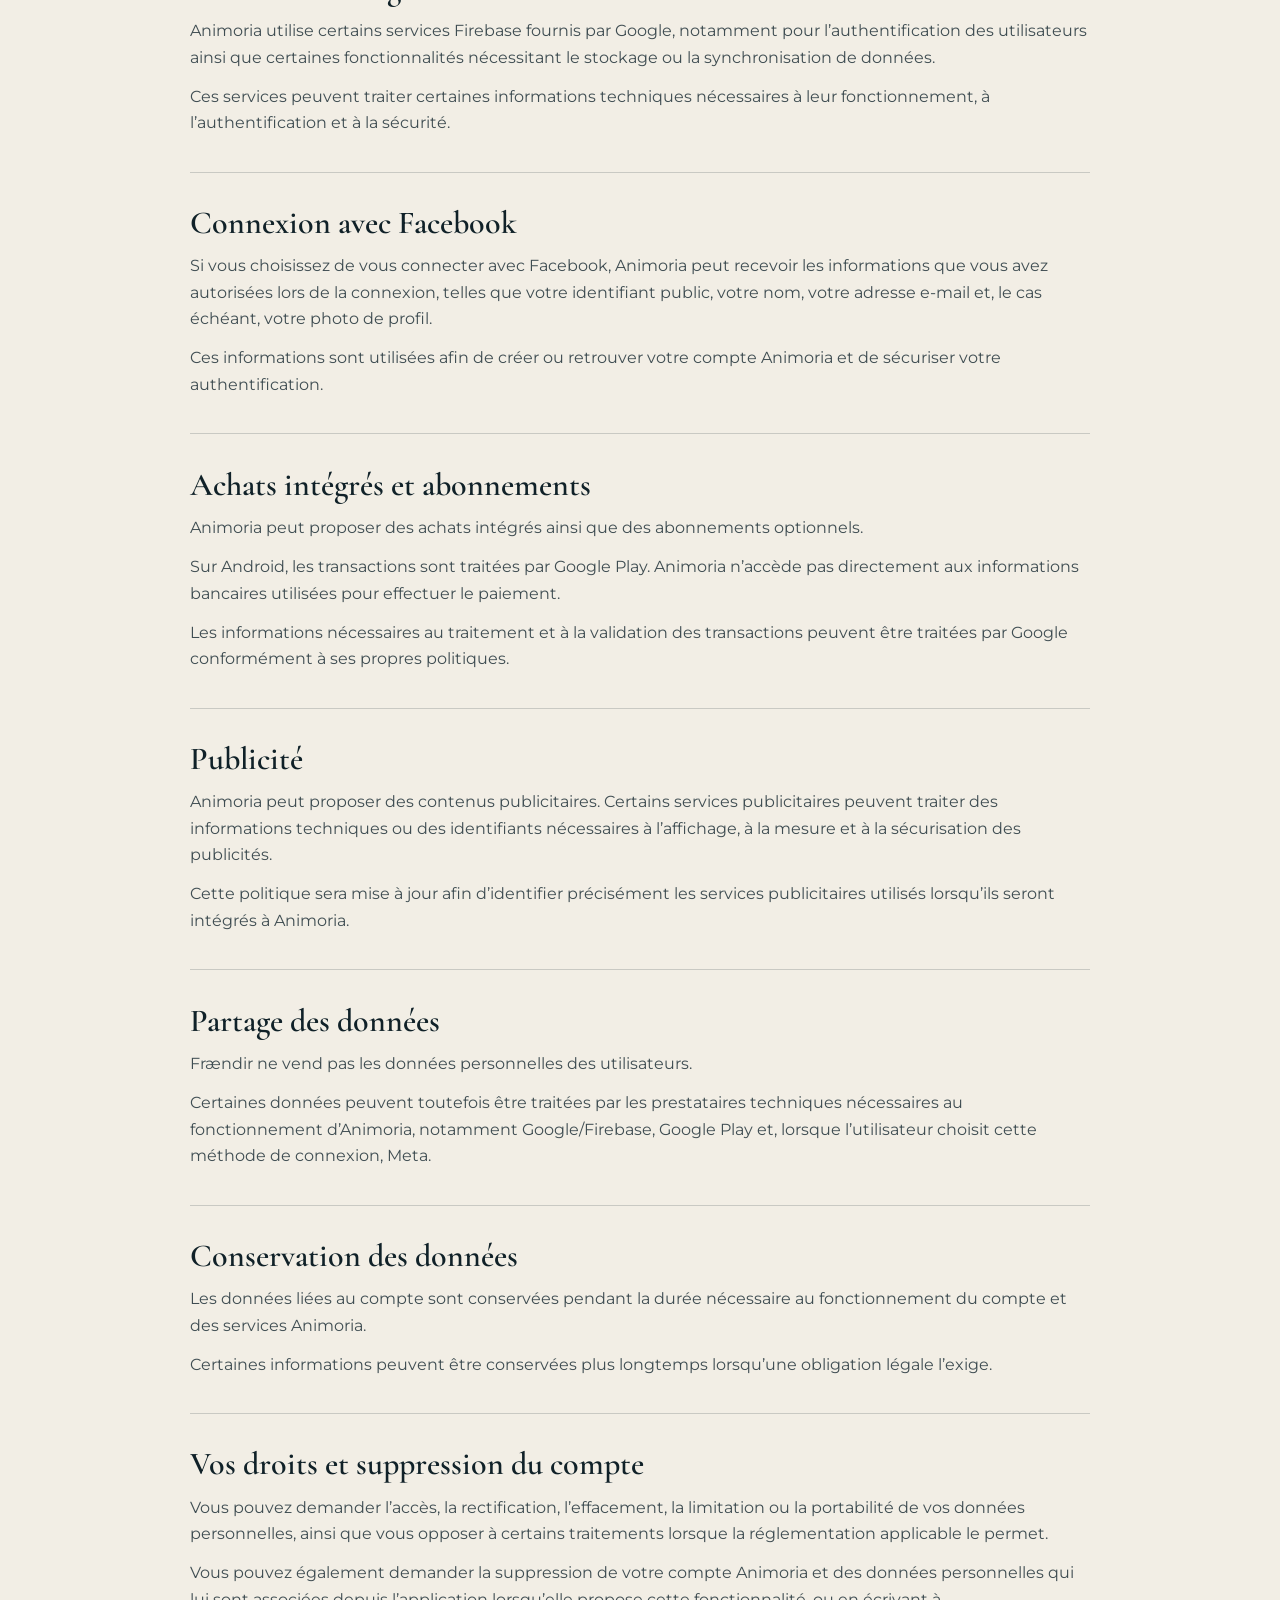
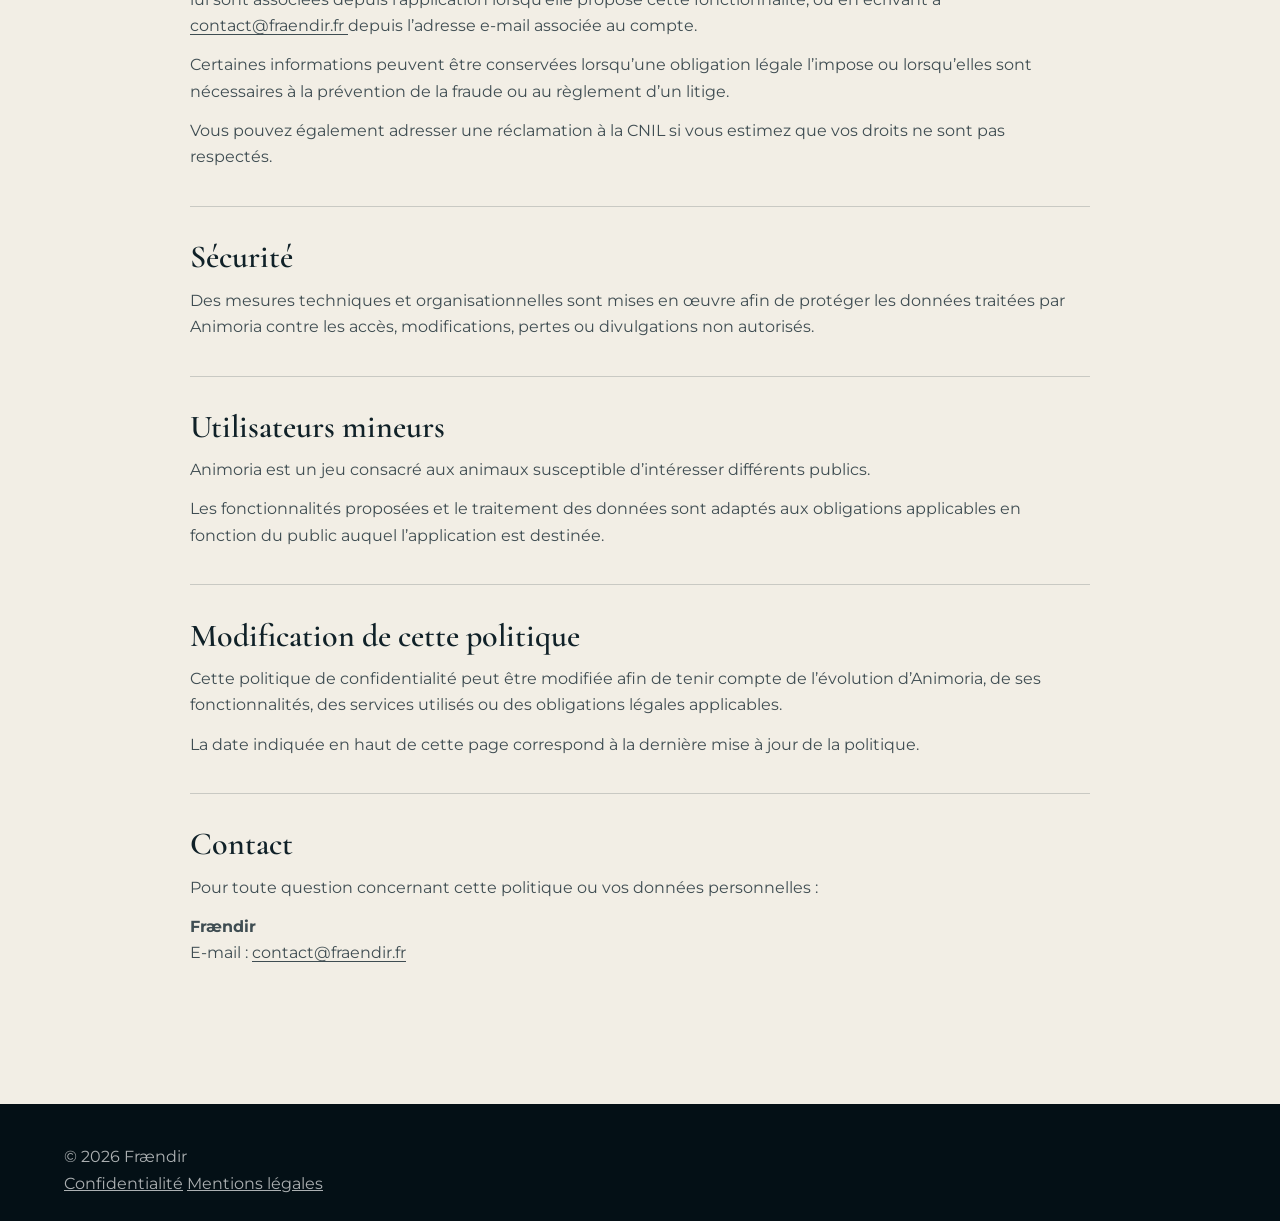
==== commit 776ff313: "Revise privacy policy and improve formatting Updated the privacy policy document with new informatio" ====
--- a/confidentialite.html
+++ b/confidentialite.html
@@ -3,58 +3,320 @@
 <head>
   <meta charset="utf-8">
   <meta name="viewport" content="width=device-width, initial-scale=1">
+
   <title>Politique de confidentialité — Animoria</title>
-  <meta name="description" content="Politique de confidentialité de l’application Animoria éditée par Frændir.">
+
+  <meta
+    name="description"
+    content="Politique de confidentialité de l’application Animoria éditée par Frændir."
+  >
+
   <link rel="preconnect" href="https://fonts.googleapis.com">
   <link rel="preconnect" href="https://fonts.gstatic.com" crossorigin>
-  <link href="https://fonts.googleapis.com/css2?family=Cormorant+Garamond:ital,wght@0,500;0,600;1,500&family=Montserrat:wght@400;500;600&display=swap" rel="stylesheet">
+
+  <link
+    href="https://fonts.googleapis.com/css2?family=Cormorant+Garamond:ital,wght@0,500;0,600;1,500&family=Montserrat:wght@400;500;600&display=swap"
+    rel="stylesheet"
+  >
+
   <link rel="stylesheet" href="styles.css">
-  <link rel="icon" type="image/svg+xml" href="data:image/svg+xml,%3Csvg xmlns='http://www.w3.org/2000/svg' viewBox='0 0 64 64'%3E%3Crect width='64' height='64' rx='8' fill='%23081720'/%3E%3Cpath d='M16 47V18h13v5h-7v7h7v5h-7v12zm32 0V18H35v5h7v7h-7v5h7v12zM32 47V17m0 10-6-5m6 5 6-5m-6 13-6-5m6 5 6-5' fill='none' stroke='%23e9e2d4' stroke-width='3'/%3E%3C/svg%3E">
+
+  <link
+    rel="icon"
+    type="image/svg+xml"
+    href="data:image/svg+xml,%3Csvg xmlns='http://www.w3.org/2000/svg' viewBox='0 0 64 64'%3E%3Crect width='64' height='64' rx='8' fill='%23081720'/%3E%3Cpath d='M16 47V18h13v5h-7v7h7v5h-7v12zm32 0V18H35v5h7v7h-7v5h7v12zM32 47V17m0 10-6-5m6 5 6-5m-6 13-6-5m6 5 6-5' fill='none' stroke='%23e9e2d4' stroke-width='3'/%3E%3C/svg%3E"
+  >
 </head>
+
 <body class="legal-body">
+
   <header class="site-header">
     <a class="brand" href="index.html">FRÆNDIR</a>
-    <nav><a href="index.html#maison">La maison</a><a href="index.html#animoria">Animoria</a><a href="index.html#contact">Contact</a></nav>
+
+    <nav>
+      <a href="index.html#maison">La maison</a>
+      <a href="index.html#animoria">Animoria</a>
+      <a href="index.html#contact">Contact</a>
+    </nav>
   </header>
 
   <main class="legal-page">
+
     <p class="eyebrow">Animoria</p>
+
     <h1>Politique de confidentialité</h1>
-    <p class="updated">Dernière mise à jour : 14 septembre 2026</p>
+
+    <p class="updated">
+      Dernière mise à jour : 28 septembre 2026
+    </p>
 
     <section>
       <h2>Responsable du traitement</h2>
-      <p>L’application Animoria est actuellement éditée par Hugo Brard, entrepreneur individuel, sous la marque de projet Frændir. Pour toute question relative à vos données personnelles, vous pouvez écrire à <a href="mailto:contact@fraendir.fr">contact@fraendir.fr</a>.</p>
+
+      <p>
+        L’application Animoria est actuellement éditée par Hugo Brard,
+        entrepreneur individuel, sous la marque de projet Frændir.
+      </p>
+
+      <p>
+        Pour toute question concernant vos données personnelles,
+        vous pouvez nous contacter à l’adresse
+        <a href="mailto:contact@fraendir.fr">
+          contact@fraendir.fr
+        </a>.
+      </p>
     </section>
 
     <section>
       <h2>Données traitées</h2>
-      <p>Selon les fonctionnalités utilisées, Animoria peut traiter votre adresse e-mail, votre pseudonyme, votre identifiant de compte, votre photo de profil, les informations transmises par un service de connexion tiers, votre progression, votre collection, vos préférences et vos interactions avec les fonctionnalités sociales du jeu.</p>
-      <p>Les données enregistrées uniquement sur votre appareil restent locales tant qu’elles ne sont pas synchronisées avec votre compte.</p>
+
+      <p>
+        Selon les fonctionnalités utilisées, Animoria peut traiter
+        certaines informations nécessaires au fonctionnement du jeu,
+        notamment :
+      </p>
+
+      <ul>
+        <li>votre adresse e-mail ;</li>
+        <li>votre pseudonyme ;</li>
+        <li>votre identifiant de compte ;</li>
+        <li>votre photo de profil, lorsque cette fonctionnalité est utilisée ;</li>
+        <li>
+          les informations transmises par un service de connexion tiers ;
+        </li>
+        <li>votre progression dans Animoria ;</li>
+        <li>votre collection ;</li>
+        <li>vos préférences dans le jeu ;</li>
+        <li>
+          vos interactions avec certaines fonctionnalités sociales
+          d’Animoria.
+        </li>
+      </ul>
+
+      <p>
+        Certaines données du jeu peuvent également être enregistrées
+        localement sur votre appareil.
+      </p>
+    </section>
+
+    <section>
+      <h2>Utilisation des données</h2>
+
+      <p>
+        Les données traitées par Animoria sont utilisées notamment pour :
+      </p>
+
+      <ul>
+        <li>permettre la création et la connexion à votre compte ;</li>
+        <li>sauvegarder votre progression ;</li>
+        <li>retrouver votre collection et vos préférences ;</li>
+        <li>fournir les fonctionnalités sociales du jeu ;</li>
+        <li>assurer la sécurité et le bon fonctionnement du service ;</li>
+        <li>gérer les fonctionnalités et services proposés dans Animoria.</li>
+      </ul>
+    </section>
+
+    <section>
+      <h2>Firebase et Google</h2>
+
+      <p>
+        Animoria utilise certains services Firebase fournis par Google,
+        notamment pour l’authentification des utilisateurs ainsi que
+        certaines fonctionnalités nécessitant le stockage ou la
+        synchronisation de données.
+      </p>
+
+      <p>
+        Ces services peuvent traiter certaines informations techniques
+        nécessaires à leur fonctionnement, à l’authentification et à
+        la sécurité.
+      </p>
     </section>
 
     <section>
       <h2>Connexion avec Facebook</h2>
-      <p>Si vous choisissez de vous connecter avec Facebook, Animoria reçoit uniquement les informations autorisées lors de la connexion, telles que votre identifiant public, votre nom, votre adresse e-mail et, le cas échéant, votre photo de profil. Elles servent à créer ou retrouver votre compte Animoria et à sécuriser votre authentification.</p>
-    </section>
-
-    <section>
-      <h2>Finalités et conservation</h2>
-      <p>Ces données sont utilisées pour fournir votre compte, sauvegarder votre progression, permettre les fonctionnalités du jeu, gérer vos amis et améliorer la sécurité du service. Elles sont conservées pendant l’utilisation du compte, puis supprimées ou anonymisées lorsqu’elles ne sont plus nécessaires, sous réserve des obligations légales applicables.</p>
-    </section>
-
-    <section>
-      <h2>Prestataires</h2>
-      <p>Animoria utilise notamment les services Firebase de Google pour l’authentification, le stockage et la synchronisation des données. Meta intervient uniquement lorsque vous choisissez Facebook Login. Chaque prestataire traite les données selon ses propres engagements de sécurité et de confidentialité.</p>
+
+      <p>
+        Si vous choisissez de vous connecter avec Facebook, Animoria
+        peut recevoir les informations que vous avez autorisées lors
+        de la connexion, telles que votre identifiant public, votre nom,
+        votre adresse e-mail et, le cas échéant, votre photo de profil.
+      </p>
+
+      <p>
+        Ces informations sont utilisées afin de créer ou retrouver
+        votre compte Animoria et de sécuriser votre authentification.
+      </p>
+    </section>
+
+    <section>
+      <h2>Achats intégrés et abonnements</h2>
+
+      <p>
+        Animoria peut proposer des achats intégrés ainsi que des
+        abonnements optionnels.
+      </p>
+
+      <p>
+        Sur Android, les transactions sont traitées par Google Play.
+        Animoria n’accède pas directement aux informations bancaires
+        utilisées pour effectuer le paiement.
+      </p>
+
+      <p>
+        Les informations nécessaires au traitement et à la validation
+        des transactions peuvent être traitées par Google conformément
+        à ses propres politiques.
+      </p>
+    </section>
+
+    <section>
+      <h2>Publicité</h2>
+
+      <p>
+        Animoria peut proposer des contenus publicitaires.
+        Certains services publicitaires peuvent traiter des informations
+        techniques ou des identifiants nécessaires à l’affichage,
+        à la mesure et à la sécurisation des publicités.
+      </p>
+
+      <p>
+        Cette politique sera mise à jour afin d’identifier précisément
+        les services publicitaires utilisés lorsqu’ils seront intégrés
+        à Animoria.
+      </p>
+    </section>
+
+    <section>
+      <h2>Partage des données</h2>
+
+      <p>
+        Frændir ne vend pas les données personnelles des utilisateurs.
+      </p>
+
+      <p>
+        Certaines données peuvent toutefois être traitées par les
+        prestataires techniques nécessaires au fonctionnement
+        d’Animoria, notamment Google/Firebase, Google Play et,
+        lorsque l’utilisateur choisit cette méthode de connexion, Meta.
+      </p>
+    </section>
+
+    <section>
+      <h2>Conservation des données</h2>
+
+      <p>
+        Les données liées au compte sont conservées pendant la durée
+        nécessaire au fonctionnement du compte et des services
+        Animoria.
+      </p>
+
+      <p>
+        Certaines informations peuvent être conservées plus longtemps
+        lorsqu’une obligation légale l’exige.
+      </p>
     </section>
 
     <section>
       <h2>Vos droits et suppression du compte</h2>
-      <p>Vous pouvez demander l’accès, la rectification, l’effacement, la limitation ou la portabilité de vos données, ainsi que vous opposer à certains traitements. Vous pouvez également demander la suppression de votre compte et des données associées depuis l’application lorsqu’elle propose cette fonction, ou en écrivant à <a href="mailto:contact@fraendir.fr">contact@fraendir.fr</a> depuis l’adresse liée au compte.</p>
-      <p>Vous pouvez adresser une réclamation à la CNIL si vous estimez que vos droits ne sont pas respectés.</p>
-    </section>
+
+      <p>
+        Vous pouvez demander l’accès, la rectification, l’effacement,
+        la limitation ou la portabilité de vos données personnelles,
+        ainsi que vous opposer à certains traitements lorsque la
+        réglementation applicable le permet.
+      </p>
+
+      <p>
+        Vous pouvez également demander la suppression de votre compte
+        Animoria et des données personnelles qui lui sont associées
+        depuis l’application lorsqu’elle propose cette fonctionnalité,
+        ou en écrivant à
+        <a href="mailto:contact@fraendir.fr">
+          contact@fraendir.fr
+        </a>
+        depuis l’adresse e-mail associée au compte.
+      </p>
+
+      <p>
+        Certaines informations peuvent être conservées lorsqu’une
+        obligation légale l’impose ou lorsqu’elles sont nécessaires
+        à la prévention de la fraude ou au règlement d’un litige.
+      </p>
+
+      <p>
+        Vous pouvez également adresser une réclamation à la CNIL si
+        vous estimez que vos droits ne sont pas respectés.
+      </p>
+    </section>
+
+    <section>
+      <h2>Sécurité</h2>
+
+      <p>
+        Des mesures techniques et organisationnelles sont mises en
+        œuvre afin de protéger les données traitées par Animoria contre
+        les accès, modifications, pertes ou divulgations non autorisés.
+      </p>
+    </section>
+
+    <section>
+      <h2>Utilisateurs mineurs</h2>
+
+      <p>
+        Animoria est un jeu consacré aux animaux susceptible
+        d’intéresser différents publics.
+      </p>
+
+      <p>
+        Les fonctionnalités proposées et le traitement des données
+        sont adaptés aux obligations applicables en fonction du public
+        auquel l’application est destinée.
+      </p>
+    </section>
+
+    <section>
+      <h2>Modification de cette politique</h2>
+
+      <p>
+        Cette politique de confidentialité peut être modifiée afin de
+        tenir compte de l’évolution d’Animoria, de ses fonctionnalités,
+        des services utilisés ou des obligations légales applicables.
+      </p>
+
+      <p>
+        La date indiquée en haut de cette page correspond à la dernière
+        mise à jour de la politique.
+      </p>
+    </section>
+
+    <section>
+      <h2>Contact</h2>
+
+      <p>
+        Pour toute question concernant cette politique ou vos données
+        personnelles :
+      </p>
+
+      <p>
+        <strong>Frændir</strong><br>
+        E-mail :
+        <a href="mailto:contact@fraendir.fr">
+          contact@fraendir.fr
+        </a>
+      </p>
+    </section>
+
   </main>
 
-  <footer><span>© 2026 Frændir</span><div><a href="confidentialite.html">Confidentialité</a><a href="mentions-legales.html">Mentions légales</a></div></footer>
+  <footer>
+    <span>© 2026 Frændir</span>
+
+    <div>
+      <a href="confidentielle.html">Confidentialité</a>
+      <a href="mentions-legales.html">Mentions légales</a>
+    </div>
+  </footer>
+
 </body>
 </html>
--- a/styles.css
+++ b/styles.css
@@ -1,151 +1,17 @@
-:root {
-  --night: #06131a;
-  --navy: #0a202b;
-  --navy-soft: #12303d;
-  --ivory: #eee8dc;
-  --paper: #f7f3eb;
-  --gold: #b99a5b;
-  --ink: #10232b;
-  --muted: #687278;
-  --line-dark: rgba(238, 232, 220, .18);
-  --line-light: rgba(16, 35, 43, .17);
-}
-
-* { box-sizing: border-box; }
-html { scroll-behavior: smooth; }
-body { margin: 0; color: var(--ink); background: var(--paper); font-family: "Montserrat", Arial, sans-serif; font-size: 16px; line-height: 1.7; }
-body::selection { color: var(--night); background: var(--gold); }
-a { color: inherit; }
-img { display: block; max-width: 100%; }
-
-.site-header { height: 82px; display: flex; align-items: center; justify-content: space-between; padding: 0 clamp(1.5rem, 5vw, 5rem); color: var(--ivory); background: var(--night); border-bottom: 1px solid var(--line-dark); position: relative; z-index: 20; }
-.home-header { width: 100%; position: absolute; top: 0; left: 0; background: linear-gradient(to bottom, rgba(0, 0, 0, .68), transparent); border: 0; }
-.brand, .footer-brand { font-family: "Cormorant Garamond", Georgia, serif; font-size: 1.5rem; font-weight: 600; letter-spacing: .28em; text-decoration: none; }
-nav { display: flex; align-items: center; gap: clamp(1rem, 3vw, 2.8rem); }
-nav a { font-size: .76rem; font-weight: 500; letter-spacing: .13em; text-decoration: none; text-transform: uppercase; transition: color .25s ease; }
-nav a:hover, footer a:hover { color: var(--gold); }
-
-.hero { min-height: 100svh; display: grid; place-items: center; position: relative; isolation: isolate; overflow: hidden; color: var(--ivory); background: var(--night) url("fraendir-hero.png") center / cover no-repeat; }
-.hero-shade { position: absolute; inset: 0; z-index: -1; background: radial-gradient(circle at 50% 47%, rgba(7, 39, 54, .18), rgba(0, 0, 0, .42) 60%, rgba(0, 0, 0, .82)), linear-gradient(to bottom, rgba(0, 0, 0, .15), rgba(0, 0, 0, .42)); }
-.hero-content { width: min(1050px, 88vw); padding-top: 8vh; text-align: center; }
-.hero h1 { margin: 0; font-family: "Cormorant Garamond", Georgia, serif; font-size: clamp(4.8rem, 13vw, 10.5rem); font-weight: 500; line-height: .86; letter-spacing: .16em; text-indent: .16em; text-shadow: 0 8px 40px rgba(0, 0, 0, .55); }
-.eyebrow { margin: 0 0 1.1rem; color: var(--navy-soft); font-size: .72rem; font-weight: 600; letter-spacing: .25em; text-transform: uppercase; }
-.eyebrow.light { color: rgba(238, 232, 220, .72); }
-.hero-tagline { display: flex; align-items: center; justify-content: center; gap: 1.5rem; margin: 2rem auto 3.5rem; }
-.hero-tagline p { margin: 0; font-size: .78rem; letter-spacing: .55em; text-indent: .55em; text-transform: uppercase; }
-.hero-tagline span { width: clamp(35px, 7vw, 95px); height: 1px; background: rgba(238, 232, 220, .55); }
-.hero-link { display: inline-block; padding: .9rem 0 .55rem; border-bottom: 1px solid rgba(238, 232, 220, .7); font-size: .72rem; font-weight: 600; letter-spacing: .2em; text-decoration: none; text-transform: uppercase; }
-.scroll-cue { position: absolute; bottom: 2rem; width: 28px; height: 46px; border: 1px solid rgba(238,232,220,.35); border-radius: 20px; }
-.scroll-cue span { position: absolute; top: 9px; left: 50%; width: 3px; height: 8px; border-radius: 3px; background: var(--ivory); transform: translateX(-50%); animation: scroll 1.8s infinite; }
-@keyframes scroll { 0% { opacity: 0; transform: translate(-50%, 0); } 40% { opacity: 1; } 100% { opacity: 0; transform: translate(-50%, 15px); } }
-
-h2, h3 { font-family: "Cormorant Garamond", Georgia, serif; font-weight: 600; }
-h2 { margin: 0; font-size: clamp(3.2rem, 7vw, 7rem); line-height: .95; letter-spacing: -.035em; }
-.manifesto { display: grid; grid-template-columns: .25fr 1.15fr .85fr; gap: clamp(2rem, 6vw, 7rem); padding: clamp(5rem, 10vw, 10rem) clamp(1.5rem, 8vw, 9rem); background: radial-gradient(circle at 12% 20%, rgba(185, 154, 91, .1), transparent 28%), var(--ivory); }
-.section-number { color: var(--gold); font-family: "Cormorant Garamond", serif; font-size: 1.15rem; }
-.manifesto-copy { max-width: 700px; }
-.manifesto-copy .intro { margin: 2.5rem 0 1.25rem; font-family: "Cormorant Garamond", serif; font-size: clamp(1.45rem, 2.4vw, 2rem); line-height: 1.35; }
-.manifesto-copy > p:last-child { max-width: 630px; color: var(--muted); }
-blockquote { align-self: end; margin: 0 0 .75rem; padding: 2.2rem 0 0 2rem; border-top: 1px solid var(--gold); color: var(--navy-soft); font-family: "Cormorant Garamond", serif; font-size: clamp(1.3rem, 2vw, 1.75rem); font-style: italic; line-height: 1.45; }
-
-.foundations { display: grid; grid-template-columns: repeat(4, 1fr); color: var(--ivory); background: var(--night); border-top: 1px solid var(--line-dark); }
-.foundations article { min-height: 310px; padding: 3.5rem 2.5rem; border-right: 1px solid var(--line-dark); }
-.foundations article:last-child { border-right: 0; }
-.foundations span { color: var(--gold); font-size: .68rem; font-weight: 600; letter-spacing: .21em; text-transform: uppercase; }
-.foundations h3 { margin: 1.3rem 0 3.5rem; font-size: clamp(2rem, 3vw, 2.8rem); line-height: 1; }
-.foundations p { margin: 0; color: rgba(238, 232, 220, .58); font-size: .92rem; }
-
-.animoria { padding: clamp(5rem, 9vw, 9rem) clamp(1.5rem, 6vw, 7rem); overflow: hidden; background: var(--paper); }
-.animoria-heading { display: grid; grid-template-columns: 1fr 1fr; gap: 7vw; align-items: end; margin: 0 auto 6rem; max-width: 1350px; }
-.animoria-heading > p { max-width: 620px; margin: 0 0 .5rem; color: var(--muted); font-size: 1.06rem; }
-.card-gallery { min-height: 670px; display: flex; align-items: center; justify-content: center; padding: 2rem 1rem 4rem; }
-.game-card { width: min(22vw, 300px); margin: 0 -1.5vw; position: relative; filter: drop-shadow(0 25px 28px rgba(6, 19, 26, .26)); transition: transform .35s ease, filter .35s ease; }
-.game-card img { width: 100%; border-radius: 12px; }
-.game-card figcaption { position: absolute; left: .3rem; right: .3rem; bottom: -3.4rem; display: flex; justify-content: space-between; gap: 1rem; font-family: "Cormorant Garamond", serif; font-size: 1.15rem; font-weight: 600; opacity: 0; transition: opacity .3s ease; }
-.game-card figcaption span { color: var(--muted); font-family: "Montserrat", sans-serif; font-size: .65rem; font-weight: 500; letter-spacing: .1em; text-transform: uppercase; }
-.game-card:hover { z-index: 5; transform: translateY(-25px) rotate(0); filter: drop-shadow(0 35px 36px rgba(6, 19, 26, .34)); }
-.game-card:hover figcaption { opacity: 1; }
-.card-dodo { transform: rotate(-8deg) translateY(32px); }
-.card-canard { transform: rotate(-3deg) translateY(-16px); z-index: 2; }
-.card-tigre { transform: rotate(3deg) translateY(-16px); z-index: 2; }
-.card-orque { transform: rotate(8deg) translateY(32px); }
-.project-details { max-width: 1100px; display: grid; grid-template-columns: repeat(3, 1fr); margin: 3rem auto 0; border-top: 1px solid var(--line-light); border-bottom: 1px solid var(--line-light); }
-.project-details div { display: flex; align-items: center; gap: 1.2rem; padding: 2rem; border-right: 1px solid var(--line-light); }
-.project-details div:last-child { border-right: 0; }
-.project-details strong { color: var(--navy); font-family: "Cormorant Garamond", serif; font-size: 3.2rem; line-height: 1; }
-.project-details span { color: var(--muted); font-size: .76rem; letter-spacing: .09em; text-transform: uppercase; }
-
-.contact { padding: clamp(6rem, 11vw, 11rem) 1.5rem; color: var(--ivory); text-align: center; background: radial-gradient(circle at 50% 35%, #153442 0, var(--night) 55%); }
-.contact h2 { max-width: 950px; margin: 0 auto; }
-.contact > p:not(.eyebrow) { margin: 2.2rem 0 1.3rem; color: rgba(238, 232, 220, .58); }
-.mail { color: var(--gold); font-family: "Cormorant Garamond", serif; font-size: clamp(1.5rem, 3vw, 2.4rem); text-underline-offset: .28em; }
-
-footer { display: grid; grid-template-columns: 1fr auto 1fr auto; align-items: center; gap: 2rem; padding: 2.5rem clamp(1.5rem, 5vw, 5rem); color: rgba(238, 232, 220, .68); background: #02090d; border-top: 1px solid var(--line-dark); font-size: .72rem; }
-footer p { margin: 0; letter-spacing: .2em; text-transform: uppercase; }
-footer div { display: flex; gap: 1.5rem; }
-footer div a { text-underline-offset: .25em; }
-.footer-brand { color: var(--ivory); font-size: 1.2rem; }
-
-.legal-body { background: var(--ivory); }
-.legal-page { width: min(900px, 88vw); margin: 0 auto; padding: clamp(5rem, 8vw, 8rem) 0; }
-.legal-page h1 { margin: 0; font-family: "Cormorant Garamond", serif; font-size: clamp(3.3rem, 7vw, 6.5rem); font-weight: 600; line-height: .95; }
-.legal-page .updated { margin: 1.5rem 0 4rem; color: var(--muted); font-size: .85rem; }
-.legal-page section { padding: 2.3rem 0; border-top: 1px solid var(--line-light); }
-.legal-page h2 { margin: 0 0 1rem; font-size: 2rem; letter-spacing: 0; }
-.legal-page section p { margin: .8rem 0 0; color: #3f4d52; }
-.legal-page a { text-underline-offset: .2em; }
-.legal-body footer { grid-template-columns: 1fr auto; }
-.legal-body footer > p, .legal-body footer .footer-brand { display: none; }
-
-@media (max-width: 1050px) {
-  .manifesto { grid-template-columns: .15fr 1fr; }
-  .manifesto blockquote { grid-column: 2; max-width: 600px; }
-  .foundations { grid-template-columns: repeat(2, 1fr); }
-  .foundations article:nth-child(2) { border-right: 0; }
-  .foundations article:nth-child(-n+2) { border-bottom: 1px solid var(--line-dark); }
-  .card-gallery { min-height: 570px; }
-  .game-card { width: min(25vw, 260px); }
-  footer { grid-template-columns: 1fr 1fr; }
-  footer div, footer > span { justify-self: end; }
-}
-
-@media (max-width: 760px) {
-  .site-header { height: 70px; }
-  .brand { font-size: 1.2rem; }
-  nav { gap: 1.1rem; }
-  nav a { font-size: .65rem; letter-spacing: .08em; }
-  .hero-content { padding-top: 0; }
-  .hero h1 { font-size: clamp(3.7rem, 18vw, 7rem); letter-spacing: .09em; text-indent: .09em; }
-  .hero-tagline { gap: .75rem; }
-  .hero-tagline p { font-size: .62rem; letter-spacing: .3em; text-indent: .3em; }
-  .manifesto { grid-template-columns: 1fr; }
-  .manifesto .section-number { display: none; }
-  .manifesto blockquote { grid-column: 1; padding-left: 1.25rem; }
-  .foundations { grid-template-columns: 1fr; }
-  .foundations article { min-height: auto; border-right: 0; border-bottom: 1px solid var(--line-dark); }
-  .foundations article:last-child { border-bottom: 0; }
-  .foundations h3 { margin-bottom: 1.5rem; }
-  .animoria-heading { grid-template-columns: 1fr; margin-bottom: 3rem; }
-  .card-gallery { min-height: 0; justify-content: flex-start; overflow-x: auto; scroll-snap-type: x mandatory; padding: 2rem 12vw 5rem; margin-inline: -1.5rem; }
-  .game-card, .card-dodo, .card-canard, .card-tigre, .card-orque { flex: 0 0 min(72vw, 310px); width: auto; margin: 0 -1rem 0 0; transform: rotate(0); scroll-snap-align: center; }
-  .game-card figcaption { bottom: -3.3rem; opacity: 1; }
-  .project-details { grid-template-columns: 1fr; }
-  .project-details div { border-right: 0; border-bottom: 1px solid var(--line-light); }
-  .project-details div:last-child { border-bottom: 0; }
-  footer { grid-template-columns: 1fr; text-align: center; }
-  footer div, footer > span { justify-self: center; }
-  .legal-body footer { grid-template-columns: 1fr; }
-}
-
-@media (max-width: 480px) {
-  nav a:first-child { display: none; }
-  .hero-link { font-size: .65rem; }
-  .hero-tagline span { width: 24px; }
-  .manifesto, .animoria { padding-inline: 1.25rem; }
-}
-
-@media (prefers-reduced-motion: reduce) {
-  html { scroll-behavior: auto; }
-  .scroll-cue span { animation: none; }
-  .game-card { transition: none; }
-}+:root{--night:#06151b;--deep:#0b2228;--ivory:#f2eee5;--paper:#f8f5ee;--gold:#bca06b;--ink:#102128;--muted:#626a68;--line:rgba(16,33,40,.18)}
+*{box-sizing:border-box}html{scroll-behavior:smooth}body{margin:0;color:var(--ink);background:var(--paper);font-family:"Montserrat",Arial,sans-serif;font-size:16px;line-height:1.65}body::selection{color:var(--night);background:var(--gold)}a{color:inherit}img{display:block;max-width:100%}
+.site-header{min-height:86px;display:flex;align-items:center;justify-content:space-between;gap:2rem;padding:.9rem clamp(1.5rem,5vw,5.5rem);background:var(--ivory);border-bottom:1px solid var(--line);position:relative;z-index:20}.brand{display:inline-flex;align-items:center;gap:.8rem;color:var(--ink);text-decoration:none}.brand-mark{font-family:"Cormorant Garamond",Georgia,serif;font-size:2.7rem;font-weight:600;line-height:.8;letter-spacing:-.15em}.brand strong{display:block;font-family:"Cormorant Garamond",Georgia,serif;font-size:1.7rem;font-weight:600;line-height:1;letter-spacing:.22em}.brand small{display:block;margin-top:.35rem;font-size:.46rem;font-weight:600;letter-spacing:.33em;text-transform:uppercase}nav{display:flex;align-items:center;gap:clamp(1rem,2.6vw,2.5rem)}nav a{padding:.5rem 0;font-size:.65rem;font-weight:600;letter-spacing:.13em;text-decoration:none;text-transform:uppercase;border-bottom:1px solid transparent}nav a:hover,nav a.active{color:#775f35;border-color:currentColor}
+h1,h2,h3{font-family:"Cormorant Garamond",Georgia,serif;font-weight:600}h2{margin:0;font-size:clamp(2.8rem,5vw,5.3rem);line-height:.92;letter-spacing:-.025em}.eyebrow{margin:0 0 1rem;color:#786647;font-size:.66rem;font-weight:600;letter-spacing:.3em;text-transform:uppercase}.eyebrow.light{color:rgba(255,255,255,.76)}.button{display:inline-flex;align-items:center;justify-content:space-between;gap:2.5rem;min-width:225px;padding:.85rem 1.25rem;font-size:.63rem;font-weight:600;letter-spacing:.2em;text-decoration:none;text-transform:uppercase;border:1px solid currentColor;transition:color .2s ease,background .2s ease}.button span{font-size:1.1rem}.button-light{color:var(--ivory)}.button-light:hover{color:var(--night);background:var(--ivory)}
+.hero{min-height:min(760px,calc(100svh - 86px));display:flex;align-items:center;position:relative;isolation:isolate;overflow:hidden;color:#fff;background:var(--night) url("hero-jeux-fraendir.png") center/cover no-repeat}.hero::before{content:"";position:absolute;inset:0;z-index:-1;background:linear-gradient(90deg,rgba(0,12,17,.96) 0%,rgba(0,14,19,.8) 37%,rgba(0,10,13,.18) 67%,rgba(0,0,0,.25) 100%)}.hero-content{width:min(640px,82vw);margin-left:clamp(1.5rem,5vw,5.5rem);padding:6rem 0}.hero h1{max-width:620px;margin:0 0 1.6rem;font-size:clamp(3.4rem,5.6vw,6.4rem);line-height:.9;letter-spacing:.025em;text-transform:uppercase;text-wrap:balance}.hero-content>p:not(.eyebrow){max-width:590px;margin:0 0 2rem;color:rgba(255,255,255,.82);font-family:"Cormorant Garamond",Georgia,serif;font-size:clamp(1.15rem,1.5vw,1.35rem);line-height:1.35}.hero-values{position:absolute;right:clamp(1.5rem,4vw,4rem);top:50%;display:grid;gap:.5rem;color:rgba(255,255,255,.82);font-size:.61rem;font-weight:600;letter-spacing:.27em;text-align:right;text-transform:uppercase;transform:translateY(-50%)}
+.commitments{display:grid;grid-template-columns:repeat(4,1fr);padding:2rem clamp(1.5rem,4vw,4rem);background:var(--ivory)}.commitments article{min-height:220px;padding:1.7rem clamp(1rem,2.4vw,2.5rem);text-align:center;border-right:1px solid var(--line)}.commitments article:last-child{border-right:0}.line-icon{display:block;height:48px;font-family:Georgia,serif;font-size:2.7rem;line-height:1}.commitments h2{margin:.6rem 0 .45rem;font-family:"Montserrat",Arial,sans-serif;font-size:.72rem;letter-spacing:.17em;text-transform:uppercase}.commitments p{max-width:280px;margin:0 auto;color:#4b5351;font-family:"Cormorant Garamond",Georgia,serif;font-size:1.05rem;line-height:1.25}
+.worlds{display:grid;grid-template-columns:1fr 1fr;color:#fff;background:var(--night)}.world{min-height:620px;display:flex;align-items:center;position:relative;isolation:isolate;overflow:hidden;padding:clamp(3rem,6vw,6rem)}.world::before{content:"";position:absolute;inset:0;z-index:-1;background:linear-gradient(90deg,rgba(0,12,17,.94),rgba(0,12,17,.28))}.world-physical{background:var(--night) url("jeux-physiques-fraendir.png") center/cover no-repeat}.world-mobile{background:radial-gradient(circle at 80% 20%,#355343 0,var(--deep) 42%,var(--night) 100%)}.world-mobile::before{background:linear-gradient(90deg,rgba(0,12,17,.93),rgba(0,12,17,.16))}.world-copy{max-width:510px;position:relative;z-index:3}.world h2{margin-bottom:1.35rem;text-transform:uppercase}.world-copy>p:not(.eyebrow){max-width:470px;margin:0 0 2rem;color:rgba(255,255,255,.78);font-family:"Cormorant Garamond",Georgia,serif;font-size:1.2rem;line-height:1.35}.mobile-cards{position:absolute;right:-3%;bottom:-9%;width:48%;height:82%}.mobile-cards img{width:min(210px,14vw);position:absolute;bottom:0;border-radius:10px;box-shadow:0 25px 45px rgba(0,0,0,.5)}.mobile-cards img:nth-child(1){left:2%;transform:rotate(-11deg) translateY(8%)}.mobile-cards img:nth-child(2){left:28%;z-index:2;transform:rotate(2deg)}.mobile-cards img:nth-child(3){left:52%;transform:rotate(12deg) translateY(9%)}
+.animoria{padding:clamp(5rem,8vw,8rem) clamp(1.5rem,6vw,7rem);overflow:hidden;background:var(--paper)}.section-heading{max-width:1350px;display:grid;grid-template-columns:1fr 1fr;gap:7vw;align-items:end;margin:0 auto 5rem}.section-heading>p{max-width:620px;margin:0;color:var(--muted);font-size:1.02rem}.card-gallery{display:flex;align-items:center;justify-content:center;min-height:610px;padding:1.5rem 1rem 4rem}.card-gallery figure{width:min(21vw,285px);margin:0 -1.2vw;position:relative;filter:drop-shadow(0 25px 28px rgba(6,19,26,.28));transition:transform .3s ease}.card-gallery figure:nth-child(1){transform:rotate(-7deg) translateY(30px)}.card-gallery figure:nth-child(2){z-index:2;transform:rotate(-2deg) translateY(-12px)}.card-gallery figure:nth-child(3){z-index:2;transform:rotate(3deg) translateY(-12px)}.card-gallery figure:nth-child(4){transform:rotate(8deg) translateY(30px)}.card-gallery figure:hover{z-index:5;transform:translateY(-22px) rotate(0)}.card-gallery img{width:100%;border-radius:12px}.card-gallery figcaption{position:absolute;right:.2rem;bottom:-2.6rem;left:.2rem;font-family:"Cormorant Garamond",Georgia,serif;font-size:1.1rem;text-align:center}.project-details{max-width:1100px;display:grid;grid-template-columns:repeat(3,1fr);margin:2rem auto 0;border-block:1px solid var(--line)}.project-details div{display:flex;align-items:center;gap:1rem;padding:1.7rem 2rem;border-right:1px solid var(--line)}.project-details div:last-child{border-right:0}.project-details strong{font-family:"Cormorant Garamond",Georgia,serif;font-size:3.1rem;line-height:1}.project-details span{color:var(--muted);font-size:.69rem;letter-spacing:.11em;text-transform:uppercase}
+.values{display:grid;grid-template-columns:.8fr 2fr 1fr;gap:3vw;align-items:center;padding:4.5rem clamp(1.5rem,5vw,5.5rem);background:var(--ivory);border-top:1px solid var(--line)}.values-heading h2{font-size:clamp(2.8rem,4vw,4.4rem)}.values-list{display:grid;grid-template-columns:repeat(4,1fr)}.values-list article{padding:1rem 1.2rem;text-align:center;border-right:1px solid var(--line)}.values-list article:last-child{border-right:0}.values-list span{display:block;height:42px;font-size:2rem}.values-list h3{margin:.55rem 0 .4rem;font-family:"Montserrat",Arial,sans-serif;font-size:.64rem;letter-spacing:.16em;text-transform:uppercase}.values-list p{margin:0;color:var(--muted);font-family:"Cormorant Garamond",Georgia,serif;font-size:.95rem;line-height:1.2}.values blockquote{margin:0;padding-left:2rem;font-family:"Cormorant Garamond",Georgia,serif;font-size:1.25rem;font-style:italic;line-height:1.3;text-align:center;border-left:1px solid var(--line)}.values blockquote small{display:block;margin-top:1.5rem;font-family:"Montserrat",Arial,sans-serif;font-size:.6rem;font-style:normal;letter-spacing:.3em;text-transform:uppercase}
+.roots{min-height:520px;display:flex;align-items:center;justify-content:space-between;position:relative;isolation:isolate;padding:clamp(3.5rem,7vw,7rem) clamp(1.5rem,5vw,5.5rem);color:#fff;background:var(--night) url("normandie-fraendir.png") center/cover no-repeat}.roots::before{content:"";position:absolute;inset:0;z-index:-1;background:linear-gradient(90deg,rgba(0,13,18,.88),rgba(0,13,18,.2) 70%,rgba(0,13,18,.42))}.roots>div{max-width:590px}.roots h2{margin-bottom:1.4rem;text-transform:uppercase}.roots>div>p:not(.eyebrow){color:rgba(255,255,255,.83);font-family:"Cormorant Garamond",Georgia,serif;font-size:1.2rem;line-height:1.35}.roots aside{align-self:flex-end;padding:1.5rem;font-size:.65rem;letter-spacing:.22em;text-align:right;text-transform:uppercase;border:1px solid rgba(255,255,255,.45)}.roots aside strong,.roots aside span{display:block}.roots aside span{margin-top:.35rem;color:rgba(255,255,255,.68)}
+.contact{padding:clamp(5rem,8vw,8rem) 1.5rem;color:var(--ivory);text-align:center;background:radial-gradient(circle at 50% 0,#1b3b44,var(--night) 62%)}.contact h2{max-width:850px;margin:0 auto}.contact>p:not(.eyebrow){margin:1.8rem 0 1rem;color:rgba(255,255,255,.65)}.contact>a{color:var(--gold);font-family:"Cormorant Garamond",Georgia,serif;font-size:clamp(1.5rem,3vw,2.3rem);text-underline-offset:.25em}
+footer{padding:2.5rem clamp(1.5rem,5vw,5.5rem) 1.5rem;color:rgba(255,255,255,.67);background:#041016}footer .brand{color:var(--ivory)}footer>nav{justify-content:center;margin-top:-2.5rem}footer nav a:hover{color:var(--gold)}.footer-bottom{display:flex;justify-content:space-between;gap:2rem;margin-top:2.7rem;padding-top:1.2rem;font-size:.58rem;letter-spacing:.08em;border-top:1px solid rgba(255,255,255,.15)}.footer-bottom>span:last-child{display:flex;gap:1.5rem}
+.legal-body{background:var(--ivory)}.legal-body .site-header{color:var(--ivory);background:var(--night)}.legal-body .site-header .brand{color:var(--ivory)}.legal-page{width:min(900px,88vw);min-height:65vh;margin:0 auto;padding:clamp(5rem,8vw,8rem) 0}.legal-page h1{margin:0;font-family:"Cormorant Garamond",Georgia,serif;font-size:clamp(3.2rem,7vw,6.3rem);line-height:.95}.legal-page .updated{margin:1.5rem 0 4rem;color:var(--muted);font-size:.85rem}.legal-page section{padding:2.2rem 0;border-top:1px solid var(--line)}.legal-page section h2{margin:0 0 1rem;font-size:2rem;letter-spacing:0}.legal-page section p{margin:.8rem 0 0;color:#3f4d52}.legal-page a{text-underline-offset:.2em}
+@media(max-width:1100px){.worlds{grid-template-columns:1fr}.world{min-height:570px}.mobile-cards img{width:min(210px,20vw)}.values{grid-template-columns:1fr}.values-list{margin:1rem 0}.values blockquote{padding:2rem 0 0;border-top:1px solid var(--line);border-left:0}}
+@media(max-width:820px){.site-header{flex-direction:column;gap:.7rem;padding-block:.9rem}nav{gap:1.2rem}.hero{min-height:700px;background-position:62% center}.hero::before{background:linear-gradient(90deg,rgba(0,12,17,.94),rgba(0,12,17,.5))}.hero-values{display:none}.commitments{grid-template-columns:repeat(2,1fr)}.commitments article:nth-child(2){border-right:0}.commitments article:nth-child(-n+2){border-bottom:1px solid var(--line)}.section-heading{grid-template-columns:1fr;margin-bottom:3rem}.card-gallery{min-height:0;justify-content:flex-start;overflow-x:auto;scroll-snap-type:x mandatory;padding:2rem 12vw 4rem;margin-inline:-1.5rem}.card-gallery figure,.card-gallery figure:nth-child(n){flex:0 0 min(68vw,300px);width:auto;margin:0 -1rem 0 0;transform:none;scroll-snap-align:center}.project-details{grid-template-columns:1fr}.project-details div{border-right:0;border-bottom:1px solid var(--line)}.project-details div:last-child{border-bottom:0}.values-list{grid-template-columns:repeat(2,1fr)}.values-list article:nth-child(2){border-right:0}.values-list article:nth-child(-n+2){border-bottom:1px solid var(--line)}footer>nav{justify-content:flex-start;margin-top:2rem}}
+@media(max-width:560px){.site-header nav{width:100%;justify-content:space-between;gap:.4rem;overflow-x:auto}.site-header nav a{font-size:.54rem}.hero{min-height:650px}.hero-content{width:auto;margin:0;padding:5rem 1.25rem}.hero h1{font-size:clamp(3rem,14vw,4.6rem)}.commitments{grid-template-columns:1fr}.commitments article{min-height:auto;border-right:0;border-bottom:1px solid var(--line)}.commitments article:last-child{border-bottom:0}.world{min-height:590px;align-items:flex-start;padding:3.5rem 1.25rem}.world-mobile{padding-bottom:18rem}.mobile-cards{right:-5%;width:88%;height:48%}.mobile-cards img{width:min(170px,38vw)}.values-list{grid-template-columns:1fr}.values-list article{border-right:0;border-bottom:1px solid var(--line)}.roots{align-items:flex-start;flex-direction:column}.roots aside{align-self:flex-start;margin-top:2rem;text-align:left}footer>nav{flex-wrap:wrap}.footer-bottom{flex-direction:column}.footer-bottom>span:last-child{flex-direction:column;gap:.5rem}}
+@media(prefers-reduced-motion:reduce){html{scroll-behavior:auto}.card-gallery figure{transition:none}}
